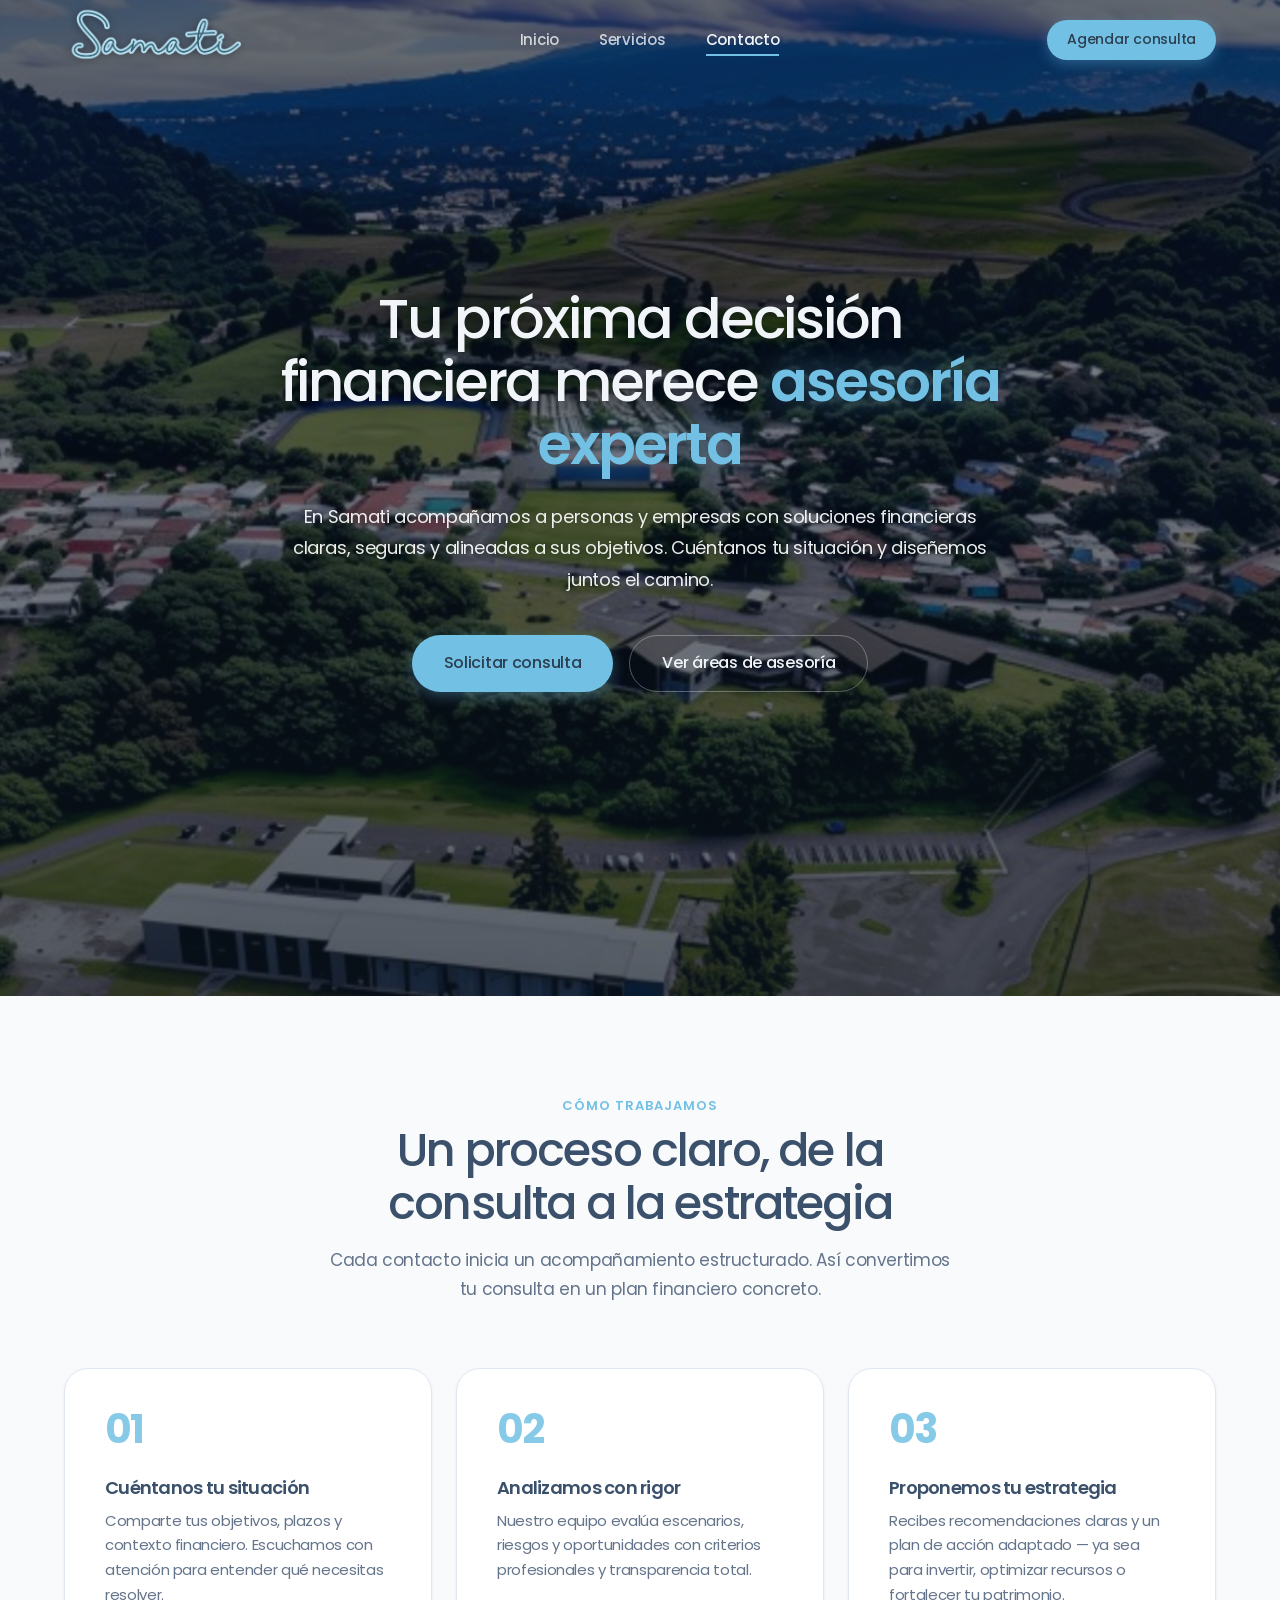
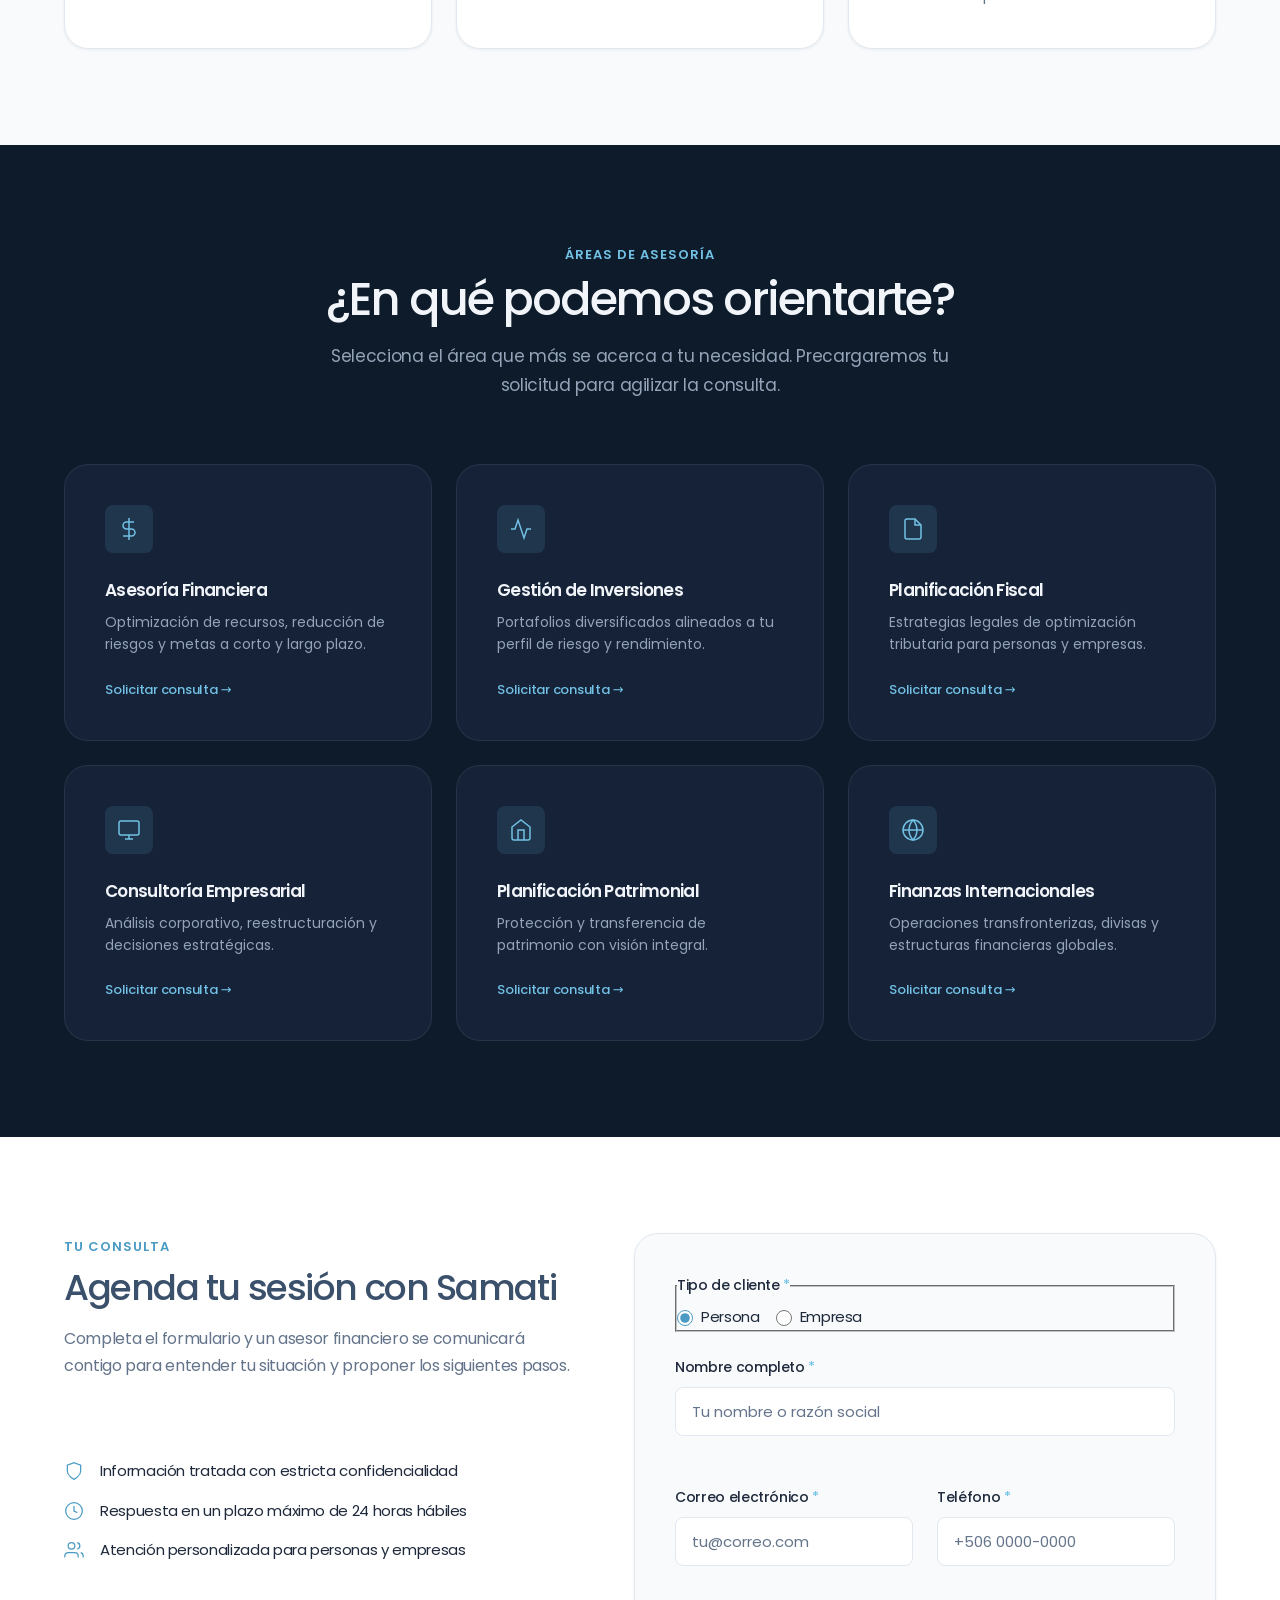
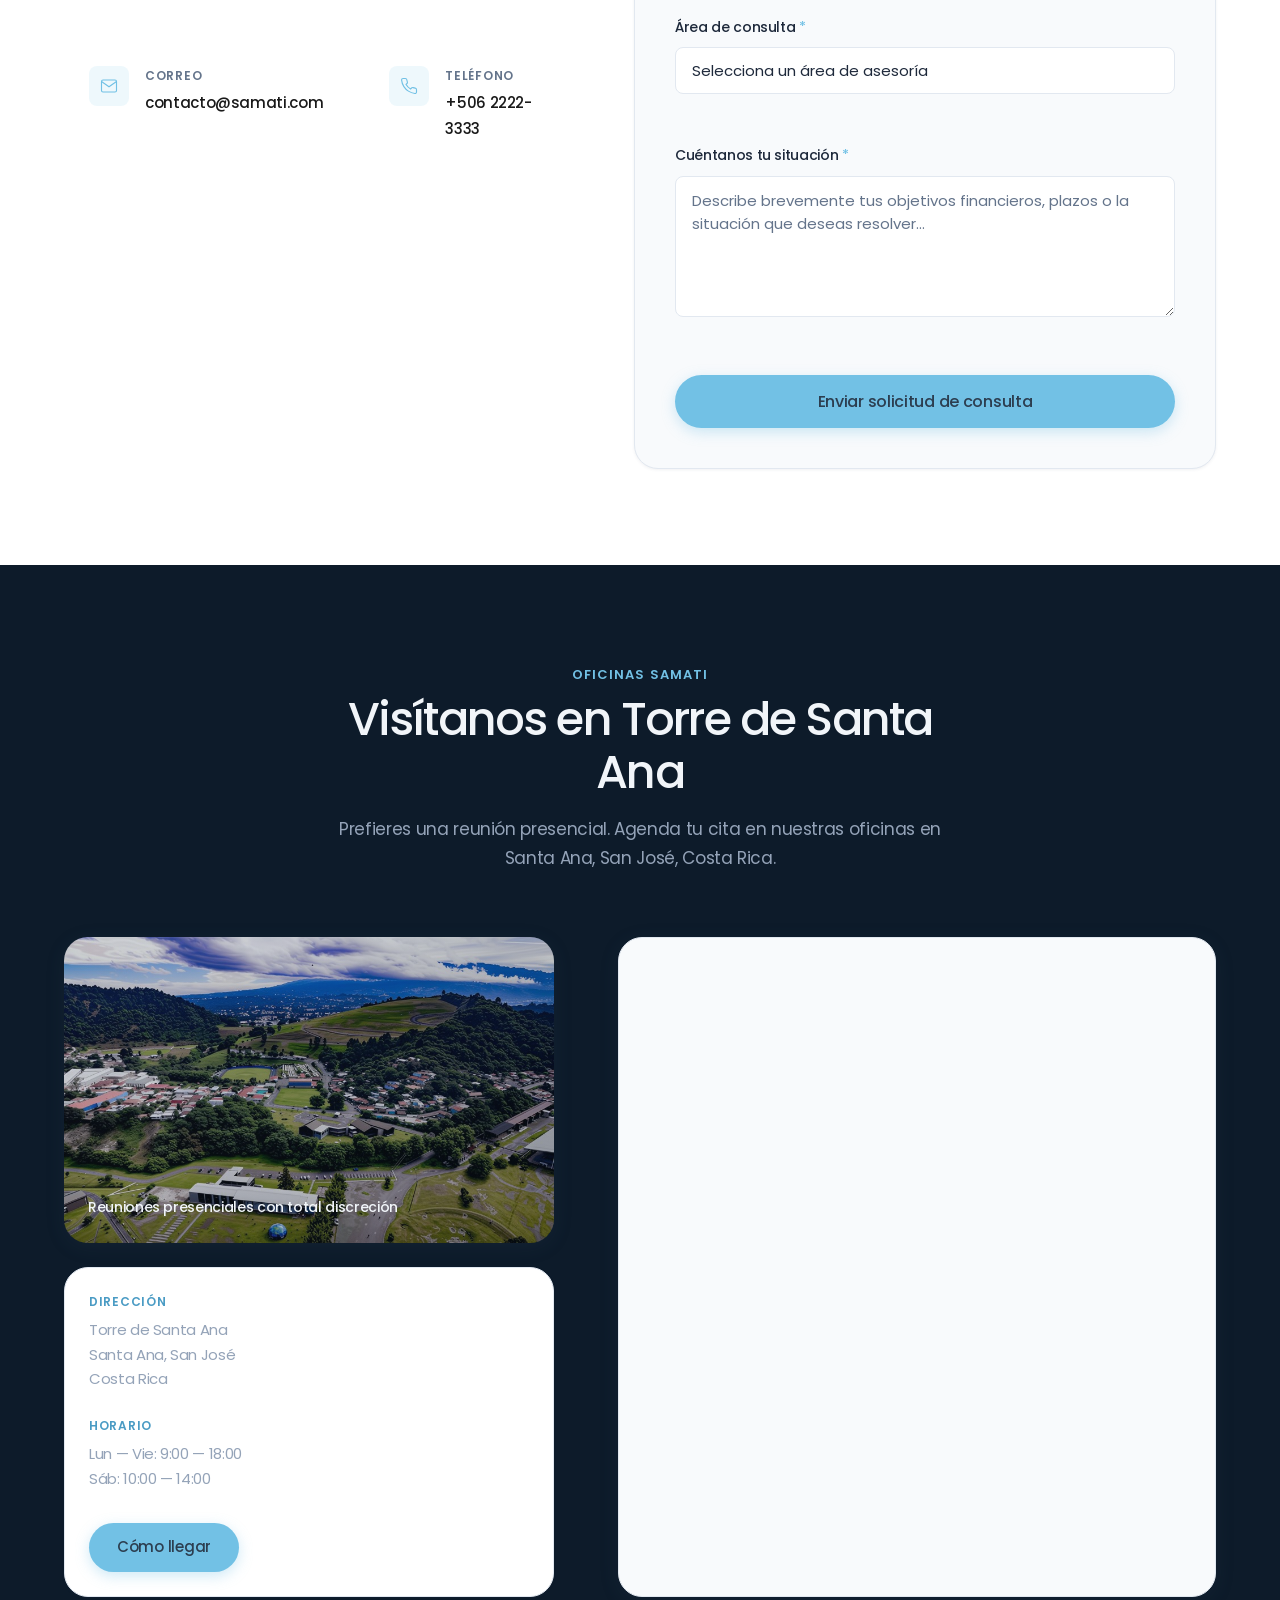
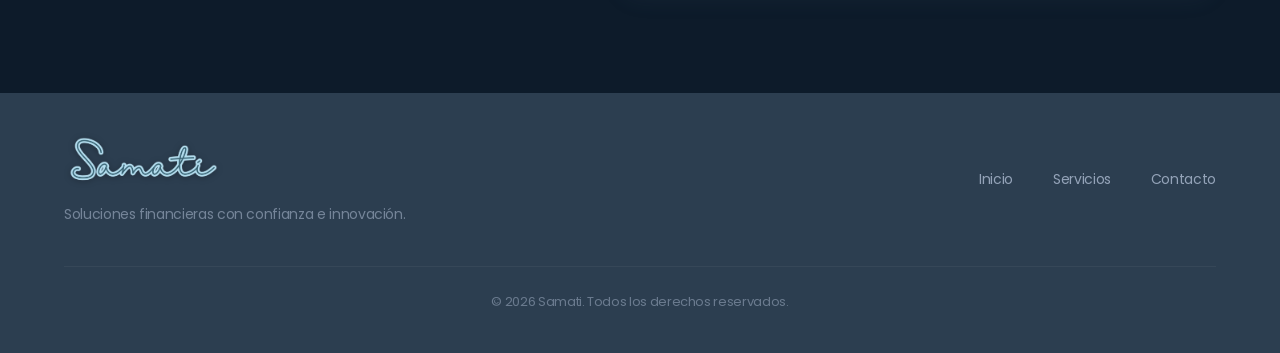
==== contacto.html @ 2afc248e "Add files via upload" ====
<!DOCTYPE html>
<html lang="es">
<head>
  <meta charset="UTF-8">
  <meta name="viewport" content="width=device-width, initial-scale=1.0">
  <meta name="description" content="Agenda tu consulta con Samati — Soluciones financieras integrales en Torre de Santa Ana, Costa Rica. Asesoría para personas y empresas.">
  <title>Contacto | Samati — Soluciones Financieras</title>
  <link rel="preconnect" href="https://fonts.googleapis.com">
  <link rel="preconnect" href="https://fonts.gstatic.com" crossorigin>
  <link href="https://fonts.googleapis.com/css2?family=Libre+Baskerville:ital,wght@0,400;0,700;1,400&family=Poppins:ital,wght@0,300;0,400;0,500;0,600&display=swap" rel="stylesheet">
  <link rel="stylesheet" href="css/styles.css">
</head>
<body class="page-contact">

  <!-- ========== NAVEGACIÓN ========== -->
  <header class="header" id="header">
    <div class="container header__inner">
      <a href="index.html" class="header__logo" aria-label="Samati — Inicio">
        <img src="images/logo.png" alt="Samati — Soluciones Financieras" class="header__logo-img" width="220" height="72">
      </a>

      <nav class="nav" id="nav" aria-label="Navegación principal">
        <ul class="nav__list">
          <li><a href="index.html#inicio" class="nav__link">Inicio</a></li>
          <li><a href="index.html#servicios" class="nav__link">Servicios</a></li>
          <li><a href="contacto.html" class="nav__link active" aria-current="page">Contacto</a></li>
        </ul>
      </nav>

      <a href="#contacto-formulario" class="btn btn--primary btn--sm header__cta">Agendar consulta</a>

      <button class="nav-toggle" id="navToggle" aria-label="Abrir menú de navegación" aria-expanded="false" aria-controls="nav">
        <span class="nav-toggle__bar"></span>
        <span class="nav-toggle__bar"></span>
        <span class="nav-toggle__bar"></span>
      </button>
    </div>
  </header>

  <main>

    <!-- ========== HERO — CONSULTA FINANCIERA ========== -->
    <section class="contact-hero section" id="contacto" aria-labelledby="contact-title">
      <div class="contact-hero__bg" aria-hidden="true">
        <div class="contact-hero__bg-media"></div>
      </div>
      <div class="contact-hero__overlay" aria-hidden="true"></div>

      <div class="container contact-hero__inner">
        <div class="contact-hero__content">
          <h1 class="contact-hero__title section-reveal section-reveal--up" id="contact-title" data-reveal-delay="1">
            Tu próxima decisión financiera merece <span class="contact-hero__title-highlight">asesoría experta</span>
          </h1>
          <p class="contact-hero__subtitle section-reveal section-reveal--up" data-reveal-delay="2">
            En Samati acompañamos a personas y empresas con soluciones financieras claras, seguras y alineadas a sus objetivos. Cuéntanos tu situación y diseñemos juntos el camino.
          </p>

          <div class="contact-hero__actions section-reveal section-reveal--up" data-reveal-delay="3">
            <a href="#contacto-formulario" class="btn btn--primary btn--lg">Solicitar consulta</a>
            <a href="#contacto-areas" class="btn btn--outline btn--lg">Ver áreas de asesoría</a>
          </div>
        </div>
      </div>
    </section>

    <!-- ========== PROCESO DE ASESORÍA ========== -->
    <section class="contact-process section" id="contacto-proceso" aria-labelledby="contact-process-title">
      <div class="container">
        <header class="section__header section__header--center">
          <span class="section__eyebrow section-reveal section-reveal--up">Cómo trabajamos</span>
          <h2 class="section__title section-reveal section-reveal--up" id="contact-process-title" data-reveal-delay="1">
            Un proceso claro, de la consulta a la estrategia
          </h2>
          <p class="section__desc section-reveal section-reveal--up" data-reveal-delay="2">
            Cada contacto inicia un acompañamiento estructurado. Así convertimos tu consulta en un plan financiero concreto.
          </p>
        </header>

        <ol class="contact-process__timeline">
          <li class="contact-process__step section-reveal section-reveal--up" data-reveal-delay="1">
            <span class="contact-process__number" aria-hidden="true">01</span>
            <div class="contact-process__content">
              <h3 class="contact-process__title">Cuéntanos tu situación</h3>
              <p class="contact-process__text">Comparte tus objetivos, plazos y contexto financiero. Escuchamos con atención para entender qué necesitas resolver.</p>
            </div>
          </li>
          <li class="contact-process__step section-reveal section-reveal--up" data-reveal-delay="2">
            <span class="contact-process__number" aria-hidden="true">02</span>
            <div class="contact-process__content">
              <h3 class="contact-process__title">Analizamos con rigor</h3>
              <p class="contact-process__text">Nuestro equipo evalúa escenarios, riesgos y oportunidades con criterios profesionales y transparencia total.</p>
            </div>
          </li>
          <li class="contact-process__step section-reveal section-reveal--up" data-reveal-delay="3">
            <span class="contact-process__number" aria-hidden="true">03</span>
            <div class="contact-process__content">
              <h3 class="contact-process__title">Proponemos tu estrategia</h3>
              <p class="contact-process__text">Recibes recomendaciones claras y un plan de acción adaptado — ya sea para invertir, optimizar recursos o fortalecer tu patrimonio.</p>
            </div>
          </li>
        </ol>
      </div>
    </section>

    <!-- ========== ÁREAS DE CONSULTA ========== -->
    <section class="contact-consult section section--dark" id="contacto-areas" aria-labelledby="contact-areas-title">
      <div class="container">
        <header class="section__header section__header--center">
          <span class="section__eyebrow section-reveal section-reveal--up">Áreas de asesoría</span>
          <h2 class="section__title section-reveal section-reveal--up" id="contact-areas-title" data-reveal-delay="1">
            ¿En qué podemos orientarte?
          </h2>
          <p class="section__desc section-reveal section-reveal--up" data-reveal-delay="2">
            Selecciona el área que más se acerca a tu necesidad. Precargaremos tu solicitud para agilizar la consulta.
          </p>
        </header>

        <div class="contact-consult__grid">
          <button type="button" class="contact-consult__card section-reveal section-reveal--up" data-reveal-delay="1" data-servicio="Asesoría Financiera">
            <div class="contact-consult__icon" aria-hidden="true">
              <svg viewBox="0 0 24 24" fill="none" stroke="currentColor" stroke-width="1.5"><line x1="12" y1="1" x2="12" y2="23"/><path d="M17 5H9.5a3.5 3.5 0 0 0 0 7h5a3.5 3.5 0 0 1 0 7H6"/></svg>
            </div>
            <h3 class="contact-consult__title">Asesoría Financiera</h3>
            <p class="contact-consult__text">Optimización de recursos, reducción de riesgos y metas a corto y largo plazo.</p>
            <span class="contact-consult__cta">Solicitar consulta <span aria-hidden="true">→</span></span>
          </button>

          <button type="button" class="contact-consult__card section-reveal section-reveal--up" data-reveal-delay="2" data-servicio="Gestión de Inversiones">
            <div class="contact-consult__icon" aria-hidden="true">
              <svg viewBox="0 0 24 24" fill="none" stroke="currentColor" stroke-width="1.5"><polyline points="22 12 18 12 15 21 9 3 6 12 2 12"/></svg>
            </div>
            <h3 class="contact-consult__title">Gestión de Inversiones</h3>
            <p class="contact-consult__text">Portafolios diversificados alineados a tu perfil de riesgo y rendimiento.</p>
            <span class="contact-consult__cta">Solicitar consulta <span aria-hidden="true">→</span></span>
          </button>

          <button type="button" class="contact-consult__card section-reveal section-reveal--up" data-reveal-delay="3" data-servicio="Planificación Fiscal">
            <div class="contact-consult__icon" aria-hidden="true">
              <svg viewBox="0 0 24 24" fill="none" stroke="currentColor" stroke-width="1.5"><path d="M14 2H6a2 2 0 0 0-2 2v16a2 2 0 0 0 2 2h12a2 2 0 0 0 2-2V8z"/><polyline points="14 2 14 8 20 8"/></svg>
            </div>
            <h3 class="contact-consult__title">Planificación Fiscal</h3>
            <p class="contact-consult__text">Estrategias legales de optimización tributaria para personas y empresas.</p>
            <span class="contact-consult__cta">Solicitar consulta <span aria-hidden="true">→</span></span>
          </button>

          <button type="button" class="contact-consult__card section-reveal section-reveal--up" data-reveal-delay="4" data-servicio="Consultoría Empresarial">
            <div class="contact-consult__icon" aria-hidden="true">
              <svg viewBox="0 0 24 24" fill="none" stroke="currentColor" stroke-width="1.5"><rect x="2" y="3" width="20" height="14" rx="2"/><line x1="8" y1="21" x2="16" y2="21"/><line x1="12" y1="17" x2="12" y2="21"/></svg>
            </div>
            <h3 class="contact-consult__title">Consultoría Empresarial</h3>
            <p class="contact-consult__text">Análisis corporativo, reestructuración y decisiones estratégicas.</p>
            <span class="contact-consult__cta">Solicitar consulta <span aria-hidden="true">→</span></span>
          </button>

          <button type="button" class="contact-consult__card section-reveal section-reveal--up" data-reveal-delay="5" data-servicio="Planificación Patrimonial">
            <div class="contact-consult__icon" aria-hidden="true">
              <svg viewBox="0 0 24 24" fill="none" stroke="currentColor" stroke-width="1.5"><path d="M3 9l9-7 9 7v11a2 2 0 0 1-2 2H5a2 2 0 0 1-2-2z"/><polyline points="9 22 9 12 15 12 15 22"/></svg>
            </div>
            <h3 class="contact-consult__title">Planificación Patrimonial</h3>
            <p class="contact-consult__text">Protección y transferencia de patrimonio con visión integral.</p>
            <span class="contact-consult__cta">Solicitar consulta <span aria-hidden="true">→</span></span>
          </button>

          <button type="button" class="contact-consult__card section-reveal section-reveal--up" data-reveal-delay="6" data-servicio="Finanzas Internacionales">
            <div class="contact-consult__icon" aria-hidden="true">
              <svg viewBox="0 0 24 24" fill="none" stroke="currentColor" stroke-width="1.5"><circle cx="12" cy="12" r="10"/><line x1="2" y1="12" x2="22" y2="12"/><path d="M12 2a15.3 15.3 0 0 1 4 10 15.3 15.3 0 0 1-4 10 15.3 15.3 0 0 1-4-10 15.3 15.3 0 0 1 4-10z"/></svg>
            </div>
            <h3 class="contact-consult__title">Finanzas Internacionales</h3>
            <p class="contact-consult__text">Operaciones transfronterizas, divisas y estructuras financieras globales.</p>
            <span class="contact-consult__cta">Solicitar consulta <span aria-hidden="true">→</span></span>
          </button>
        </div>
      </div>
    </section>

    <!-- ========== FORMULARIO DE CONSULTA ========== -->
    <section class="contact section" id="contacto-formulario" aria-labelledby="contact-form-title">
      <div class="container">
        <div class="contact__layout contact__layout--consult">
          <aside class="contact__aside">
            <header class="contact-trust section-reveal section-reveal--left" data-reveal-delay="1">
              <span class="contact-trust__eyebrow">Tu consulta</span>
              <h2 class="contact-trust__title" id="contact-form-title">Agenda tu sesión con Samati</h2>
              <p class="contact-trust__desc">
                Completa el formulario y un asesor financiero se comunicará contigo para entender tu situación y proponer los siguientes pasos.
              </p>
            </header>

            <ul class="contact-trust__list">
              <li class="contact-trust__item section-reveal section-reveal--up" data-reveal-delay="2">
                <svg viewBox="0 0 24 24" fill="none" stroke="currentColor" stroke-width="1.5" aria-hidden="true"><path d="M12 22s8-4 8-10V5l-8-3-8 3v7c0 6 8 10 8 10z"/></svg>
                <span>Información tratada con estricta confidencialidad</span>
              </li>
              <li class="contact-trust__item section-reveal section-reveal--up" data-reveal-delay="3">
                <svg viewBox="0 0 24 24" fill="none" stroke="currentColor" stroke-width="1.5" aria-hidden="true"><circle cx="12" cy="12" r="10"/><polyline points="12 6 12 12 16 14"/></svg>
                <span>Respuesta en un plazo máximo de 24 horas hábiles</span>
              </li>
              <li class="contact-trust__item section-reveal section-reveal--up" data-reveal-delay="4">
                <svg viewBox="0 0 24 24" fill="none" stroke="currentColor" stroke-width="1.5" aria-hidden="true"><path d="M17 21v-2a4 4 0 0 0-4-4H5a4 4 0 0 0-4 4v2"/><circle cx="9" cy="7" r="4"/><path d="M23 21v-2a4 4 0 0 0-3-3.87"/><path d="M16 3.13a4 4 0 0 1 0 7.75"/></svg>
                <span>Atención personalizada para personas y empresas</span>
              </li>
            </ul>

            <div class="contact-info-cards contact-info-cards--stack">
              <article class="contact-info-card contact-info-card--light section-reveal section-reveal--up" data-reveal-delay="5">
                <div class="contact-info-card__icon" aria-hidden="true">
                  <svg viewBox="0 0 24 24" fill="none" stroke="currentColor" stroke-width="1.5"><path d="M4 4h16c1.1 0 2 .9 2 2v12c0 1.1-.9 2-2 2H4c-1.1 0-2-.9-2-2V6c0-1.1.9-2 2-2z"/><polyline points="22,6 12,13 2,6"/></svg>
                </div>
                <div>
                  <h3 class="contact-info-card__title">Correo</h3>
                  <a href="mailto:contacto@samati.com" class="contact-info-card__link contact-info-card__link--dark">contacto@samati.com</a>
                </div>
              </article>

              <article class="contact-info-card contact-info-card--light section-reveal section-reveal--up" data-reveal-delay="6">
                <div class="contact-info-card__icon" aria-hidden="true">
                  <svg viewBox="0 0 24 24" fill="none" stroke="currentColor" stroke-width="1.5"><path d="M22 16.92v3a2 2 0 0 1-2.18 2 19.79 19.79 0 0 1-8.63-3.07 19.5 19.5 0 0 1-6-6 19.79 19.79 0 0 1-3.07-8.67A2 2 0 0 1 4.11 2h3a2 2 0 0 1 2 1.72c.127.96.361 1.903.7 2.81a2 2 0 0 1-.45 2.11L8.09 9.91a16 16 0 0 0 6 6l1.27-1.27a2 2 0 0 1 2.11-.45c.907.339 1.85.573 2.81.7A2 2 0 0 1 22 16.92z"/></svg>
                </div>
                <div>
                  <h3 class="contact-info-card__title">Teléfono</h3>
                  <a href="tel:+50622223333" class="contact-info-card__link contact-info-card__link--dark">+506 2222-3333</a>
                </div>
              </article>
            </div>
          </aside>

          <form class="contact__form contact__form--light section-reveal section-reveal--right" data-reveal-delay="2" id="contactForm" novalidate>
            <fieldset class="form__group form__fieldset">
              <legend class="form__label">Tipo de cliente <span class="form__required" aria-hidden="true">*</span></legend>
              <div class="form__radio-group">
                <label class="form__radio">
                  <input type="radio" name="tipoCliente" value="persona" checked>
                  <span class="form__radio-label">Persona</span>
                </label>
                <label class="form__radio">
                  <input type="radio" name="tipoCliente" value="empresa">
                  <span class="form__radio-label">Empresa</span>
                </label>
              </div>
            </fieldset>

            <div class="form__group">
              <label for="nombre" class="form__label">Nombre completo <span class="form__required" aria-hidden="true">*</span></label>
              <input type="text" id="nombre" name="nombre" class="form__input" placeholder="Tu nombre o razón social" autocomplete="name" required>
              <span class="form__error" id="error-nombre" role="alert"></span>
            </div>

            <div class="form__row">
              <div class="form__group">
                <label for="email" class="form__label">Correo electrónico <span class="form__required" aria-hidden="true">*</span></label>
                <input type="email" id="email" name="email" class="form__input" placeholder="tu@correo.com" autocomplete="email" required>
                <span class="form__error" id="error-email" role="alert"></span>
              </div>

              <div class="form__group">
                <label for="telefono" class="form__label">Teléfono <span class="form__required" aria-hidden="true">*</span></label>
                <input type="tel" id="telefono" name="telefono" class="form__input" placeholder="+506 0000-0000" autocomplete="tel" required>
                <span class="form__error" id="error-telefono" role="alert"></span>
              </div>
            </div>

            <div class="form__group">
              <label for="servicio" class="form__label">Área de consulta <span class="form__required" aria-hidden="true">*</span></label>
              <select id="servicio" name="servicio" class="form__input form__select" required>
                <option value="">Selecciona un área de asesoría</option>
                <option value="Asesoría Financiera">Asesoría Financiera</option>
                <option value="Gestión de Inversiones">Gestión de Inversiones</option>
                <option value="Planificación Fiscal">Planificación Fiscal</option>
                <option value="Consultoría Empresarial">Consultoría Empresarial</option>
                <option value="Planificación Patrimonial">Planificación Patrimonial</option>
                <option value="Finanzas Internacionales">Finanzas Internacionales</option>
                <option value="Otra consulta">Otra consulta</option>
              </select>
              <span class="form__error" id="error-servicio" role="alert"></span>
            </div>

            <div class="form__group">
              <label for="mensaje" class="form__label">Cuéntanos tu situación <span class="form__required" aria-hidden="true">*</span></label>
              <textarea id="mensaje" name="mensaje" class="form__textarea" rows="5" placeholder="Describe brevemente tus objetivos financieros, plazos o la situación que deseas resolver..." required></textarea>
              <span class="form__error" id="error-mensaje" role="alert"></span>
            </div>

            <div class="form__feedback" id="formFeedback" role="status" aria-live="polite"></div>

            <button type="submit" class="btn btn--primary btn--lg form__submit" id="submitBtn">
              Enviar solicitud de consulta
            </button>
          </form>
        </div>
      </div>
    </section>

    <!-- ========== UBICACIÓN ========== -->
    <section class="contact-location section section--dark" id="contacto-ubicacion" aria-labelledby="contact-location-title">
      <div class="container">
        <header class="section__header section__header--center">
          <span class="section__eyebrow section-reveal section-reveal--up">Oficinas Samati</span>
          <h2 class="section__title section-reveal section-reveal--up" id="contact-location-title" data-reveal-delay="1">
            Visítanos en Torre de Santa Ana
          </h2>
          <p class="section__desc section-reveal section-reveal--up" data-reveal-delay="2">
            Prefieres una reunión presencial. Agenda tu cita en nuestras oficinas en Santa Ana, San José, Costa Rica.
          </p>
        </header>

        <div class="contact-location__grid">
          <div class="contact-location__panel section-reveal section-reveal--left" data-reveal-delay="1">
            <div class="contact-location__photo">
              <img src="images/contacto-santa-ana.jpg" alt="Vista aérea de Santa Ana, San José — Costa Rica" class="contact-location__photo-img" loading="lazy">
              <div class="contact-location__photo-shade" aria-hidden="true"></div>
              <p class="contact-location__photo-caption">Reuniones presenciales con total discreción</p>
            </div>

            <div class="contact-location__details contact-location__details--dark">
              <div class="contact-location__detail">
                <span class="contact-location__detail-label">Dirección</span>
                <p class="contact-location__detail-text">Torre de Santa Ana<br>Santa Ana, San José<br>Costa Rica</p>
              </div>
              <div class="contact-location__detail">
                <span class="contact-location__detail-label">Horario</span>
                <p class="contact-location__detail-text">Lun — Vie: 9:00 — 18:00<br>Sáb: 10:00 — 14:00</p>
              </div>
              <a href="https://www.google.com/maps/search/?api=1&query=Torre+de+Santa+Ana,+Santa+Ana,+San+José,+Costa+Rica" class="btn btn--primary contact-location__cta" target="_blank" rel="noopener noreferrer">
                Cómo llegar
              </a>
            </div>
          </div>

          <div class="contact__map-wrap section-reveal section-reveal--right" data-reveal-delay="2">
            <div class="contact__map contact__map--dark">
              <iframe
                src="https://maps.google.com/maps?q=Torre+de+Santa+Ana,+Santa+Ana,+San+Jos%C3%A9,+Costa+Rica&hl=es&z=16&output=embed"
                title="Ubicación de Samati — Torre de Santa Ana, Costa Rica"
                loading="lazy"
                referrerpolicy="no-referrer-when-downgrade"
                allowfullscreen
              ></iframe>
            </div>
          </div>
        </div>
      </div>
    </section>

  </main>

  <!-- ========== FOOTER ========== -->
  <footer class="footer">
    <div class="container footer__inner">
      <div class="footer__brand">
        <img src="images/logo.png" alt="Samati" class="footer__logo-img" width="190" height="62">
        <p class="footer__tagline">Soluciones financieras con confianza e innovación.</p>
      </div>

      <nav class="footer__nav" aria-label="Enlaces del pie de página">
        <a href="index.html#inicio">Inicio</a>
        <a href="index.html#servicios">Servicios</a>
        <a href="contacto.html">Contacto</a>
      </nav>

      <p class="footer__copy">&copy; <span id="currentYear"></span> Samati. Todos los derechos reservados.</p>
    </div>
  </footer>

  <script src="js/script.js"></script>
</body>
</html>
---- css/styles.css ----
/* ============================================================
   SAMATI — Sistema de diseño
   Paleta derivada del logo oficial
   ============================================================ */

:root {
  /* Colores primarios (logo) */
  --color-primary: #3A506B;
  --color-primary-dark: #2C3E50;
  --color-accent: #72C1E5;
  --color-accent-light: #B8E4F5;
  --color-accent-dark: #4A9BC4;

  /* Fondos */
  --color-bg-dark: #0D1B2A;
  --color-bg-dark-elevated: #152238;
  --color-bg-light: #F8FAFC;
  --color-bg-white: #FFFFFF;

  /* Texto */
  --color-text: #1E293B;
  --color-text-muted: #64748B;
  --color-text-light: #94A3B8;
  --color-text-inverse: #F1F5F9;

  /* Bordes y sombras */
  --color-border: #E2E8F0;
  --color-border-dark: rgba(255, 255, 255, 0.08);
  --shadow-sm: 0 1px 3px rgba(58, 80, 107, 0.08);
  --shadow-md: 0 4px 20px rgba(58, 80, 107, 0.12);
  --shadow-lg: 0 12px 40px rgba(58, 80, 107, 0.18);
  --shadow-glow: 0 0 60px rgba(114, 193, 229, 0.15);

  /* Tipografía */
  --font-sans: 'Poppins', system-ui, sans-serif;
  --font-display: 'Poppins', system-ui, sans-serif;
  --font-serif: 'Libre Baskerville', Georgia, 'Times New Roman', serif;
  --tracking-body: -0.022em;
  --tracking-heading: -0.04em;
  --tracking-ui: -0.018em;

  /* Espaciado */
  --space-xs: 0.5rem;
  --space-sm: 1rem;
  --space-md: 1.5rem;
  --space-lg: 2.5rem;
  --space-xl: 4rem;
  --space-2xl: 6rem;

  /* Bordes */
  --radius-sm: 8px;
  --radius-md: 16px;
  --radius-lg: 24px;
  --radius-pill: 9999px;

  /* Transiciones */
  --transition: 0.3s cubic-bezier(0.4, 0, 0.2, 1);

  /* Layout */
  --container-max: 1200px;
  --header-height: 80px;
}

/* ============================================================
   Reset y base
   ============================================================ */

*,
*::before,
*::after {
  box-sizing: border-box;
  margin: 0;
  padding: 0;
}

html {
  scroll-behavior: smooth;
  scroll-padding-top: var(--header-height);
}

body {
  font-family: var(--font-sans);
  font-size: 1rem;
  font-weight: 400;
  line-height: 1.65;
  letter-spacing: var(--tracking-body);
  color: var(--color-text);
  background-color: var(--color-bg-white);
  -webkit-font-smoothing: antialiased;
  overflow-x: hidden;
}

img {
  max-width: 100%;
  height: auto;
  display: block;
}

a {
  color: inherit;
  text-decoration: none;
  transition: color var(--transition);
}

ul {
  list-style: none;
}

button {
  font-family: inherit;
  cursor: pointer;
  border: none;
  background: none;
}

/* ============================================================
   Utilidades
   ============================================================ */

.container {
  width: 100%;
  max-width: var(--container-max);
  margin-inline: auto;
  padding-inline: var(--space-md);
}

.section {
  padding-block: var(--space-2xl);
}

.section--dark {
  background-color: var(--color-bg-dark);
  color: var(--color-text-inverse);
}

.section__header {
  max-width: 640px;
  margin-bottom: var(--space-xl);
}

.section__header--center {
  text-align: center;
  margin-inline: auto;
}

.section__eyebrow {
  display: inline-block;
  font-size: 0.8125rem;
  font-weight: 600;
  letter-spacing: 0.08em;
  text-transform: uppercase;
  color: var(--color-accent);
  margin-bottom: var(--space-xs);
}

.section--dark .section__eyebrow {
  color: var(--color-accent);
}

.section__title {
  font-family: var(--font-display);
  font-size: clamp(1.875rem, 4vw, 2.875rem);
  font-weight: 500;
  line-height: 1.15;
  letter-spacing: var(--tracking-heading);
  color: var(--color-primary);
  margin-bottom: var(--space-sm);
}

.section--dark .section__title {
  color: var(--color-text-inverse);
}

.section__desc {
  font-size: 1.0625rem;
  color: var(--color-text-muted);
  line-height: 1.7;
}

.section--dark .section__desc {
  color: var(--color-text-light);
}

/* ============================================================
   Botones
   ============================================================ */

.btn {
  display: inline-flex;
  align-items: center;
  justify-content: center;
  gap: 0.5rem;
  font-family: var(--font-sans);
  font-weight: 500;
  font-size: 0.9375rem;
  letter-spacing: var(--tracking-ui);
  border-radius: var(--radius-pill);
  padding: 0.75rem 1.75rem;
  transition: all var(--transition);
  white-space: nowrap;
}

.btn--sm {
  padding: 0.5rem 1.25rem;
  font-size: 0.875rem;
}

.btn--lg {
  padding: 0.875rem 2rem;
  font-size: 1rem;
}

.btn--primary {
  background-color: var(--color-accent);
  color: var(--color-primary-dark);
  box-shadow: 0 4px 14px rgba(114, 193, 229, 0.35);
}

.btn--primary:hover,
.btn--primary:focus-visible {
  background-color: var(--color-accent-dark);
  color: var(--color-bg-white);
  transform: translateY(-2px);
  box-shadow: 0 6px 20px rgba(114, 193, 229, 0.45);
}

.btn--outline {
  background-color: transparent;
  color: var(--color-text-inverse);
  border: 1.5px solid rgba(255, 255, 255, 0.3);
}

.btn--outline:hover,
.btn--outline:focus-visible {
  background-color: rgba(255, 255, 255, 0.1);
  border-color: rgba(255, 255, 255, 0.5);
  transform: translateY(-2px);
}

/* ============================================================
   Header / Navegación
   ============================================================ */

.header {
  position: fixed;
  top: 0;
  left: 0;
  right: 0;
  z-index: 1000;
  height: var(--header-height);
  transition: background-color var(--transition), box-shadow var(--transition), backdrop-filter var(--transition);
}

.header--scrolled {
  background-color: rgba(13, 27, 42, 0.92);
  backdrop-filter: blur(12px);
  box-shadow: 0 1px 0 var(--color-border-dark);
}

.header__inner {
  display: flex;
  align-items: center;
  justify-content: space-between;
  height: 100%;
  gap: var(--space-md);
}

.header__logo {
  display: inline-flex;
  align-items: center;
}

.header__logo-img {
  height: 72px;
  width: auto;
  transition: opacity var(--transition), transform var(--transition);
  filter: drop-shadow(0 1px 4px rgba(0, 0, 0, 0.35));
}

.header__logo:hover .header__logo-img {
  opacity: 0.9;
  transform: translateY(-1px);
}

.nav__list {
  display: flex;
  align-items: center;
  gap: var(--space-lg);
}

.nav__link {
  font-size: 0.9375rem;
  font-weight: 500;
  letter-spacing: var(--tracking-ui);
  color: rgba(255, 255, 255, 0.75);
  position: relative;
  padding-block: 0.25rem;
}

.nav__link::after {
  content: '';
  position: absolute;
  bottom: -2px;
  left: 0;
  width: 0;
  height: 2px;
  background-color: var(--color-accent);
  transition: width var(--transition);
}

.nav__link:hover,
.nav__link:focus-visible,
.nav__link.active {
  color: var(--color-text-inverse);
}

.nav__link:hover::after,
.nav__link:focus-visible::after,
.nav__link.active::after {
  width: 100%;
}

.header__cta {
  flex-shrink: 0;
}

.nav-toggle {
  display: none;
  flex-direction: column;
  justify-content: center;
  gap: 5px;
  width: 32px;
  height: 32px;
  padding: 4px;
}

.nav-toggle__bar {
  display: block;
  width: 100%;
  height: 2px;
  background-color: var(--color-text-inverse);
  border-radius: 2px;
  transition: transform var(--transition), opacity var(--transition);
}

.nav-toggle[aria-expanded="true"] .nav-toggle__bar:nth-child(1) {
  transform: translateY(7px) rotate(45deg);
}

.nav-toggle[aria-expanded="true"] .nav-toggle__bar:nth-child(2) {
  opacity: 0;
}

.nav-toggle[aria-expanded="true"] .nav-toggle__bar:nth-child(3) {
  transform: translateY(-7px) rotate(-45deg);
}

/* ============================================================
   Hero — fondo fijo (efecto parallax estático)
   ============================================================ */

.hero {
  position: relative;
  min-height: 100vh;
  display: flex;
  align-items: center;
  justify-content: center;
  padding-top: var(--header-height);
  overflow: hidden;
}

.hero__bg {
  position: absolute;
  inset: 0;
  z-index: 0;
  overflow: hidden;
  background-color: var(--color-bg-dark);
}

.hero__bg-media {
  position: absolute;
  inset: -22%;
  background-color: var(--color-bg-dark);
  background-image: url('../images/imagen_ciudas.jfif');
  background-size: cover;
  background-position: center center;
  background-repeat: no-repeat;
  filter: brightness(0.72);
  transform: scale(1.38);
  transform-origin: center center;
  will-change: transform;
}

.hero__overlay {
  position: absolute;
  inset: 0;
  z-index: 1;
  background: linear-gradient(
    180deg,
    rgba(13, 27, 42, 0.62) 0%,
    rgba(13, 27, 42, 0.48) 45%,
    rgba(13, 27, 42, 0.72) 100%
  );
  pointer-events: none;
}

.hero__inner {
  position: relative;
  z-index: 2;
  display: flex;
  justify-content: flex-start;
  align-items: center;
  padding-block: var(--space-xl);
  width: 100%;
  min-height: calc(100vh - var(--header-height));
}

.hero__content {
  max-width: 640px;
  text-align: left;
}

.hero__logo {
  margin-inline: 0;
  margin-bottom: var(--space-lg);
  max-width: min(280px, 70vw);
  height: auto;
  filter: drop-shadow(0 4px 24px rgba(0, 0, 0, 0.5));
}

.hero__title {
  font-family: var(--font-display);
  font-size: clamp(2.25rem, 5vw, 3.5rem);
  font-weight: 500;
  line-height: 1.12;
  letter-spacing: var(--tracking-heading);
  color: var(--color-text-inverse);
  margin-bottom: var(--space-md);
  text-shadow: 0 2px 16px rgba(0, 0, 0, 0.4);
}

.hero__title-highlight {
  color: var(--color-accent);
  font-weight: 600;
  text-shadow: 0 0 32px rgba(114, 193, 229, 0.45);
}

.hero__subtitle {
  font-size: clamp(1rem, 2vw, 1.125rem);
  color: #FFFFFF;
  line-height: 1.7;
  margin-bottom: var(--space-lg);
  text-shadow: 0 1px 8px rgba(0, 0, 0, 0.35);
}

.hero__actions {
  display: flex;
  flex-wrap: wrap;
  gap: var(--space-sm);
  justify-content: flex-start;
}

.hero__scroll {
  position: absolute;
  bottom: var(--space-lg);
  left: 50%;
  transform: translateX(-50%);
  z-index: 3;
  display: flex;
  flex-direction: column;
  align-items: center;
  gap: 0.5rem;
  padding: 0.5rem 1rem;
  font-size: 0.75rem;
  font-weight: 500;
  color: #FFFFFF;
  text-decoration: none;
  cursor: pointer;
  border-radius: var(--radius-pill);
  transition: opacity var(--transition), background var(--transition);
  animation: bounce 2s infinite;
}

.hero__scroll:hover,
.hero__scroll:focus-visible {
  opacity: 0.92;
  background: rgba(255, 255, 255, 0.08);
}

.hero__scroll span {
  color: #FFFFFF;
}

.hero__scroll svg {
  color: #FFFFFF;
  stroke: #FFFFFF;
}

@keyframes bounce {
  0%, 100% { transform: translateX(-50%) translateY(0); }
  50% { transform: translateX(-50%) translateY(6px); }
}

/* ============================================================
   About
   ============================================================ */

.about {
  position: relative;
  overflow: hidden;
}

.about__bg {
  position: absolute;
  inset: 0;
  z-index: 0;
  overflow: hidden;
  background-color: var(--color-bg-dark);
}

.about__bg-media {
  position: absolute;
  inset: -22%;
  background-color: var(--color-bg-dark);
  background-image: url('../images/imagen_quienes_somos.jpg');
  background-size: cover;
  background-position: center center;
  background-repeat: no-repeat;
  filter: brightness(0.72);
  transform: scale(1.38);
  transform-origin: center center;
  will-change: transform;
}

.about__overlay {
  position: absolute;
  inset: 0;
  z-index: 1;
  background: linear-gradient(
    180deg,
    rgba(13, 27, 42, 0.62) 0%,
    rgba(13, 27, 42, 0.48) 45%,
    rgba(13, 27, 42, 0.72) 100%
  );
  pointer-events: none;
}

.about__layout {
  position: relative;
  z-index: 2;
  display: flex;
  flex-direction: column;
  align-items: center;
  max-width: 720px;
  margin-inline: auto;
  text-align: center;
}

.about__header {
  display: flex;
  flex-direction: column;
  align-items: center;
  gap: var(--space-sm);
  margin-bottom: var(--space-lg);
}

.about__section-label {
  font-family: var(--font-display);
  font-size: clamp(2.5rem, 6vw, 4rem);
  font-weight: 700;
  line-height: 1.05;
  letter-spacing: var(--tracking-heading);
  text-transform: uppercase;
  margin: 0;
  text-shadow: 0 2px 20px rgba(0, 0, 0, 0.35);
}

.about__section-label-dark {
  color: #ffffff;
}

.about__section-label-accent {
  color: var(--color-accent);
}

.about__tagline {
  font-size: clamp(1rem, 2vw, 1.125rem);
  color: rgba(255, 255, 255, 0.88);
  line-height: 1.65;
  margin: 0;
  max-width: 480px;
  text-shadow: 0 1px 12px rgba(0, 0, 0, 0.3);
}

.about__content {
  display: flex;
  flex-direction: column;
  align-items: center;
  gap: var(--space-lg);
  width: 100%;
}

.about__text-block {
  display: flex;
  flex-direction: column;
  gap: var(--space-md);
  width: 100%;
}

/* Animaciones de revelado — sincronizadas con zoom de sección */
.section-reveal,
.about__reveal {
  opacity: 0;
  transition:
    opacity 0.9s cubic-bezier(0.4, 0, 0.2, 1),
    transform 0.9s cubic-bezier(0.4, 0, 0.2, 1);
}

.section-reveal--up,
.about__reveal--up {
  transform: translateY(40px);
}

.section-reveal--left,
.about__reveal--left {
  transform: translateX(-48px);
}

.section-reveal--right,
.about__reveal--right {
  transform: translateX(48px);
}

.section-reveal--scale,
.about__reveal--scale {
  transform: scaleX(0);
  transform-origin: left center;
}

.section-reveal.is-visible,
.about__reveal.is-visible {
  opacity: 1;
  transform: none;
}

.section-reveal--scale.is-visible,
.about__reveal--scale.is-visible {
  transform: scaleX(1);
}

.section-reveal[data-reveal-delay="1"],
.about__reveal[data-reveal-delay="1"] { transition-delay: 0.12s; }
.section-reveal[data-reveal-delay="2"],
.about__reveal[data-reveal-delay="2"] { transition-delay: 0.24s; }
.section-reveal[data-reveal-delay="3"],
.about__reveal[data-reveal-delay="3"] { transition-delay: 0.36s; }
.section-reveal[data-reveal-delay="4"],
.about__reveal[data-reveal-delay="4"] { transition-delay: 0.48s; }
.section-reveal[data-reveal-delay="5"],
.about__reveal[data-reveal-delay="5"] { transition-delay: 0.56s; }
.section-reveal[data-reveal-delay="6"],
.about__reveal[data-reveal-delay="6"] { transition-delay: 0.64s; }
.section-reveal[data-reveal-delay="7"],
.about__reveal[data-reveal-delay="7"] { transition-delay: 0.72s; }
.section-reveal[data-reveal-delay="8"],
.about__reveal[data-reveal-delay="8"] { transition-delay: 0.8s; }

.about__content-title {
  font-family: var(--font-display);
  font-size: clamp(1.35rem, 2.5vw, 1.75rem);
  font-weight: 500;
  line-height: 1.35;
  letter-spacing: var(--tracking-heading);
  color: rgba(255, 255, 255, 0.95);
  margin: 0;
  max-width: 560px;
  text-shadow: 0 1px 16px rgba(0, 0, 0, 0.3);
}

.about__content-title-accent {
  color: var(--color-accent);
  font-weight: 600;
}

.about__text {
  font-size: 1rem;
  color: rgba(255, 255, 255, 0.88);
  line-height: 1.8;
  margin: 0;
  text-shadow: 0 1px 10px rgba(0, 0, 0, 0.25);
}

.about__highlights {
  display: grid;
  grid-template-columns: repeat(3, 1fr);
  gap: var(--about-highlight-gap, var(--space-sm));
  list-style: none;
  margin: 0;
  padding: 0;
  width: 100%;
}

.about__highlight {
  display: flex;
  flex-direction: column;
  gap: 0.25rem;
  padding: var(--space-sm) var(--space-xs);
  background: rgba(255, 255, 255, 0.1);
  backdrop-filter: blur(6px);
  border-radius: var(--radius-sm);
  text-align: center;
  transition: transform var(--transition), background var(--transition);
}

.about__highlight:hover {
  transform: translateY(-2px);
  background: rgba(255, 255, 255, 0.14);
}

.about__highlight-value {
  font-family: var(--font-display);
  font-size: 1.375rem;
  font-weight: 600;
  color: var(--color-accent);
  line-height: 1;
}

.about__highlight-label {
  font-size: 0.75rem;
  font-weight: 500;
  color: rgba(255, 255, 255, 0.88);
  line-height: 1.3;
}

.about__cta {
  margin-top: var(--space-xs);
  color: #ffffff;
  border-color: rgba(114, 193, 229, 0.5);
  letter-spacing: 0.02em;
}

.about__cta:hover,
.about__cta:focus-visible {
  color: var(--color-accent);
  border-color: var(--color-accent);
  background-color: rgba(114, 193, 229, 0.12);
  transform: none;
}

/* ============================================================
   Team
   ============================================================ */

.team {
  position: relative;
  overflow: hidden;
}

.team__bg {
  position: absolute;
  inset: 0;
  z-index: 0;
  overflow: hidden;
  background-color: var(--color-bg-dark);
}

.team__bg-media {
  position: absolute;
  inset: -22%;
  background-color: var(--color-bg-dark);
  background-image: url('../images/equipo-bg.jpg?v=2');
  background-size: cover;
  background-position: center center;
  background-repeat: no-repeat;
  filter: brightness(0.72);
  transform: scale(1.38);
  transform-origin: center center;
  will-change: transform;
}

.team__overlay {
  position: absolute;
  inset: 0;
  z-index: 1;
  background: linear-gradient(
    180deg,
    rgba(13, 27, 42, 0.62) 0%,
    rgba(13, 27, 42, 0.48) 45%,
    rgba(13, 27, 42, 0.72) 100%
  );
  pointer-events: none;
}

.team__layout {
  position: relative;
  z-index: 2;
}

.team__header {
  max-width: 560px;
  margin-bottom: var(--space-xl);
  margin-left: auto;
  text-align: right;
}

.team__intro {
  font-size: 1rem;
  line-height: 1.65;
  color: rgba(255, 255, 255, 0.92);
  margin: 0 0 0 auto;
  max-width: 520px;
  text-shadow: 0 1px 12px rgba(0, 0, 0, 0.45);
}

.team__title {
  font-family: var(--font-display);
  font-size: clamp(2rem, 4vw, 2.75rem);
  font-weight: 700;
  letter-spacing: var(--tracking-heading);
  color: #ffffff;
  margin: 0 0 var(--space-md);
  text-shadow: 0 2px 16px rgba(0, 0, 0, 0.35);
  text-transform: uppercase;
}

.team__title-accent {
  color: var(--color-accent);
}

.team__carousel {
  overflow: hidden;
  width: 100%;
  max-width: calc(var(--team-card-width) * 3 + var(--team-card-gap) * 2);
  margin-inline: auto;
  --team-visible: 3;
  --team-total: 6;
  --team-card-width: 270px;
  --team-card-height: 350px;
  --team-card-gap: 14px;
  touch-action: pan-y;
  cursor: grab;
  user-select: none;
  -webkit-user-select: none;
  padding-block: 0.25rem;
}

.team__carousel.is-dragging {
  cursor: grabbing;
}

.team__carousel.is-dragging .team__track {
  transition: none;
}

.team__track {
  display: flex;
  gap: var(--team-card-gap);
  transition: transform 0.55s cubic-bezier(0.4, 0, 0.2, 1);
  will-change: transform;
}

.team-card {
  position: relative;
  flex: 0 0 var(--team-card-width);
  width: var(--team-card-width);
  height: var(--team-card-height);
  border-radius: 14px;
  overflow: hidden;
  background: #111111;
  box-shadow: 0 10px 30px rgba(0, 0, 0, 0.35);
}

.team-card__media {
  position: absolute;
  inset: 0;
}

.team-card__img {
  width: 100%;
  height: 100%;
  object-fit: cover;
  object-position: center top;
  display: block;
}

.team-card__shade {
  position: absolute;
  inset: 0;
  background: linear-gradient(
    180deg,
    #c4c4c4 0%,
    #8a8a8a 18%,
    #3d3d3d 48%,
    #111111 72%,
    #000000 100%
  );
  pointer-events: none;
}

.team-card__media:has(.team-card__img) .team-card__shade {
  background: linear-gradient(
    180deg,
    rgba(196, 196, 196, 0.35) 0%,
    rgba(80, 80, 80, 0.45) 22%,
    rgba(0, 0, 0, 0.62) 55%,
    rgba(0, 0, 0, 0.94) 100%
  );
}

.team-card__body {
  position: absolute;
  inset-inline: 0;
  bottom: 0;
  z-index: 2;
  padding: 1.35rem 1.125rem 1.5rem;
  text-align: left;
}

.team-card__name {
  font-family: var(--font-serif);
  font-size: 1.625rem;
  font-weight: 700;
  line-height: 1.12;
  letter-spacing: -0.01em;
  color: #ffffff;
  margin: 0;
}

.team-card__line {
  display: block;
  width: 2.75rem;
  height: 2px;
  margin: 0.7rem 0 0.55rem;
  background: var(--color-accent);
  border-radius: 1px;
}

.team-card__role {
  font-family: var(--font-sans);
  font-size: 0.8125rem;
  font-weight: 400;
  letter-spacing: 0.01em;
  color: rgba(255, 255, 255, 0.92);
  margin: 0;
  line-height: 1.4;
}

/* ============================================================
   Services
   ============================================================ */

.services__grid {
  display: grid;
  grid-template-columns: repeat(3, 1fr);
  gap: var(--space-md);
}

.service-card {
  background: var(--color-bg-white);
  border: 1px solid var(--color-border);
  border-radius: var(--radius-md);
  padding: var(--space-lg);
  display: flex;
  flex-direction: column;
  transition: transform var(--transition), box-shadow var(--transition), border-color var(--transition);
}

.service-card:hover {
  transform: translateY(-6px);
  box-shadow: var(--shadow-lg);
  border-color: var(--color-accent-light);
}

.service-card__icon {
  width: 52px;
  height: 52px;
  display: flex;
  align-items: center;
  justify-content: center;
  background: linear-gradient(135deg, var(--color-primary), var(--color-accent-dark));
  border-radius: var(--radius-sm);
  margin-bottom: var(--space-md);
  color: var(--color-bg-white);
  transition: transform var(--transition);
}

.service-card:hover .service-card__icon {
  transform: scale(1.05);
}

.service-card__icon svg {
  width: 24px;
  height: 24px;
}

.service-card__title {
  font-family: var(--font-display);
  font-size: 1.1875rem;
  font-weight: 500;
  letter-spacing: var(--tracking-heading);
  color: var(--color-primary);
  margin-bottom: var(--space-xs);
}

.service-card__text {
  font-size: 0.9375rem;
  color: var(--color-text-muted);
  line-height: 1.65;
  flex-grow: 1;
  margin-bottom: var(--space-md);
}

.service-card__link {
  font-size: 0.875rem;
  font-weight: 500;
  letter-spacing: var(--tracking-ui);
  color: var(--color-accent-dark);
  display: inline-flex;
  align-items: center;
  gap: 0.25rem;
  transition: gap var(--transition), color var(--transition);
}

.service-card__link:hover,
.service-card__link:focus-visible {
  color: var(--color-primary);
  gap: 0.5rem;
}

/* ============================================================
   Contact — Hero
   ============================================================ */

.contact-hero {
  position: relative;
  min-height: 100vh;
  display: flex;
  align-items: center;
  justify-content: center;
  padding-top: var(--header-height);
  overflow: hidden;
}

.contact-hero__bg {
  position: absolute;
  inset: 0;
  z-index: 0;
  overflow: hidden;
  background-color: var(--color-bg-dark);
}

.contact-hero__bg-media {
  position: absolute;
  inset: -8%;
  background-color: var(--color-bg-dark);
  background-image: url('../images/contacto-santa-ana.jpg');
  background-size: cover;
  background-position: center center;
  background-repeat: no-repeat;
  filter: brightness(0.78);
  transform: scale(1.08);
  transform-origin: center center;
  will-change: transform;
}

.contact-hero__overlay {
  position: absolute;
  inset: 0;
  z-index: 1;
  background: linear-gradient(
    180deg,
    rgba(13, 27, 42, 0.5) 0%,
    rgba(13, 27, 42, 0.38) 45%,
    rgba(13, 27, 42, 0.55) 100%
  );
  pointer-events: none;
}

.contact-hero__inner {
  position: relative;
  z-index: 2;
  display: flex;
  justify-content: center;
  align-items: center;
  padding-block: var(--space-xl);
  width: 100%;
  min-height: calc(100vh - var(--header-height));
}

.contact-hero__content {
  max-width: 720px;
  text-align: center;
  margin-inline: auto;
}

.contact-hero__actions {
  display: flex;
  flex-wrap: wrap;
  gap: var(--space-sm);
  justify-content: center;
}

.contact-hero__metrics {
  list-style: none;
  display: grid;
  grid-template-columns: repeat(3, 1fr);
  gap: var(--space-md);
  margin: 0 0 var(--space-md);
  padding: 0;
  max-width: 640px;
  margin-inline: auto;
}

.contact-hero__metric {
  display: flex;
  flex-direction: column;
  align-items: center;
  gap: 0.25rem;
  text-align: center;
}

.contact-hero__metric-value {
  font-family: var(--font-display);
  font-size: 1.75rem;
  font-weight: 600;
  color: var(--color-accent);
  line-height: 1;
  text-shadow: 0 0 24px rgba(114, 193, 229, 0.35);
}

.contact-hero__metric-label {
  font-size: 0.8125rem;
  color: rgba(255, 255, 255, 0.85);
  line-height: 1.45;
}

.contact-hero__panel-note {
  display: inline-flex;
  align-items: center;
  justify-content: center;
  gap: 0.625rem;
  font-size: 0.875rem;
  color: rgba(255, 255, 255, 0.78);
  line-height: 1.55;
  margin: 0 auto var(--space-lg);
  text-align: center;
}

.contact-hero__panel-note svg {
  flex-shrink: 0;
  width: 18px;
  height: 18px;
  color: var(--color-accent);
}

.contact-hero__eyebrow {
  display: inline-block;
  font-size: 0.8125rem;
  font-weight: 600;
  letter-spacing: 0.1em;
  text-transform: uppercase;
  color: var(--color-accent);
  margin-bottom: var(--space-sm);
}

.contact-hero__title {
  font-family: var(--font-display);
  font-size: clamp(2.25rem, 5vw, 3.5rem);
  font-weight: 500;
  line-height: 1.12;
  letter-spacing: var(--tracking-heading);
  color: var(--color-text-inverse);
  margin-bottom: var(--space-md);
  text-shadow: 0 2px 16px rgba(0, 0, 0, 0.4);
}

.contact-hero__title-highlight {
  color: var(--color-accent);
  font-weight: 600;
  text-shadow: 0 0 32px rgba(114, 193, 229, 0.45);
}

.contact-hero__subtitle {
  font-size: clamp(1rem, 2vw, 1.125rem);
  color: rgba(255, 255, 255, 0.92);
  line-height: 1.75;
  margin-bottom: var(--space-lg);
  text-shadow: 0 1px 8px rgba(0, 0, 0, 0.35);
}

.contact-hero__scroll {
  position: absolute;
  bottom: var(--space-lg);
  left: 50%;
  transform: translateX(-50%);
  z-index: 3;
  display: flex;
  flex-direction: column;
  align-items: center;
  gap: 0.5rem;
  padding: 0.5rem 1rem;
  font-size: 0.75rem;
  font-weight: 500;
  color: #ffffff;
  text-decoration: none;
  cursor: pointer;
  border-radius: var(--radius-pill);
  transition: opacity var(--transition), background var(--transition);
  animation: contactHeroBounce 2s infinite;
}

.contact-hero__scroll:hover,
.contact-hero__scroll:focus-visible {
  opacity: 0.92;
  background: rgba(255, 255, 255, 0.08);
}

@keyframes contactHeroBounce {
  0%, 100% { transform: translateX(-50%) translateY(0); }
  50% { transform: translateX(-50%) translateY(6px); }
}

/* ============================================================
   Contact — Proceso de asesoría
   ============================================================ */

.contact-process {
  background-color: var(--color-bg-light);
}

.contact-process__timeline {
  list-style: none;
  margin: 0;
  padding: 0;
  display: grid;
  grid-template-columns: repeat(3, 1fr);
  gap: var(--space-md);
  counter-reset: process-step;
}

.contact-process__step {
  position: relative;
  display: flex;
  flex-direction: column;
  gap: var(--space-md);
  padding: var(--space-lg);
  background: var(--color-bg-white);
  border-radius: var(--radius-lg);
  border: 1px solid var(--color-border);
  box-shadow: var(--shadow-sm);
  transition: transform var(--transition), box-shadow var(--transition), border-color var(--transition);
}

.contact-process__step:hover {
  transform: translateY(-4px);
  box-shadow: var(--shadow-md);
  border-color: rgba(114, 193, 229, 0.35);
}

.contact-process__number {
  font-family: var(--font-display);
  font-size: 2.5rem;
  font-weight: 700;
  line-height: 1;
  letter-spacing: var(--tracking-heading);
  color: var(--color-accent);
  opacity: 0.85;
}

.contact-process__title {
  font-family: var(--font-display);
  font-size: 1.125rem;
  font-weight: 600;
  letter-spacing: var(--tracking-heading);
  color: var(--color-primary);
  margin-bottom: 0.375rem;
}

.contact-process__text {
  font-size: 0.9375rem;
  color: var(--color-text-muted);
  line-height: 1.65;
}

/* ============================================================
   Contact — Áreas de consulta
   ============================================================ */

.contact-consult__grid {
  display: grid;
  grid-template-columns: repeat(3, 1fr);
  gap: var(--space-md);
}

.contact-consult__card {
  display: flex;
  flex-direction: column;
  align-items: flex-start;
  text-align: left;
  padding: var(--space-lg);
  background: var(--color-bg-dark-elevated);
  border: 1px solid var(--color-border-dark);
  border-radius: var(--radius-lg);
  cursor: pointer;
  transition: transform var(--transition), border-color var(--transition), background var(--transition), box-shadow var(--transition);
  font-family: inherit;
  color: inherit;
}

.contact-consult__card:hover,
.contact-consult__card:focus-visible {
  transform: translateY(-4px);
  border-color: rgba(114, 193, 229, 0.35);
  background: rgba(21, 34, 56, 0.95);
  box-shadow: var(--shadow-glow);
}

.contact-consult__card.is-selected {
  border-color: var(--color-accent);
  background: rgba(114, 193, 229, 0.1);
  box-shadow: 0 0 0 1px rgba(114, 193, 229, 0.25), var(--shadow-glow);
}

.contact-consult__icon {
  width: 48px;
  height: 48px;
  display: flex;
  align-items: center;
  justify-content: center;
  background: rgba(114, 193, 229, 0.12);
  border-radius: var(--radius-sm);
  color: var(--color-accent);
  margin-bottom: var(--space-md);
}

.contact-consult__icon svg {
  width: 24px;
  height: 24px;
}

.contact-consult__title {
  font-family: var(--font-display);
  font-size: 1.0625rem;
  font-weight: 600;
  letter-spacing: var(--tracking-heading);
  color: var(--color-text-inverse);
  margin-bottom: var(--space-xs);
}

.contact-consult__text {
  font-size: 0.875rem;
  color: var(--color-text-light);
  line-height: 1.6;
  flex-grow: 1;
  margin-bottom: var(--space-md);
}

.contact-consult__cta {
  font-size: 0.8125rem;
  font-weight: 500;
  letter-spacing: var(--tracking-ui);
  color: var(--color-accent);
  transition: gap var(--transition), color var(--transition);
}

.contact-consult__card:hover .contact-consult__cta {
  color: var(--color-accent-light);
}

/* ============================================================
   Contact — Confianza y formulario consulta
   ============================================================ */

.page-contact .contact.section {
  background-color: var(--color-bg-white);
}

.contact__layout--consult {
  grid-template-columns: 0.95fr 1.05fr;
  align-items: stretch;
}

.contact-trust__eyebrow {
  display: inline-block;
  font-size: 0.8125rem;
  font-weight: 600;
  letter-spacing: 0.08em;
  text-transform: uppercase;
  color: var(--color-accent-dark);
  margin-bottom: var(--space-xs);
}

.contact-trust__title {
  font-family: var(--font-display);
  font-size: clamp(1.75rem, 3.5vw, 2.25rem);
  font-weight: 500;
  letter-spacing: var(--tracking-heading);
  color: var(--color-primary);
  line-height: 1.2;
  margin-bottom: var(--space-sm);
}

.contact-trust__desc {
  font-size: 1rem;
  color: var(--color-text-muted);
  line-height: 1.7;
  margin-bottom: var(--space-lg);
}

.contact-trust__list {
  list-style: none;
  margin: 0 0 var(--space-lg);
  padding: 0;
  display: flex;
  flex-direction: column;
  gap: var(--space-sm);
}

.contact-trust__item {
  display: flex;
  align-items: flex-start;
  gap: var(--space-sm);
  font-size: 0.9375rem;
  color: var(--color-text);
  line-height: 1.55;
}

.contact-trust__item svg {
  flex-shrink: 0;
  width: 20px;
  height: 20px;
  color: var(--color-accent-dark);
  margin-top: 0.125rem;
}

.contact-info-cards--stack {
  grid-template-columns: 1fr;
}

.contact-info-card--light {
  background: var(--color-bg-light);
  border-color: var(--color-border);
}

.contact-info-card--light:hover {
  background: rgba(114, 193, 229, 0.08);
  border-color: rgba(114, 193, 229, 0.35);
}

  border: none;
  padding: 0;
  margin: 0 0 var(--space-md);
}

.form__fieldset .form__label {
  margin-bottom: var(--space-sm);
}

.form__radio-group {
  display: flex;
  flex-wrap: wrap;
  gap: var(--space-sm);
}

.form__radio {
  display: inline-flex;
  align-items: center;
  gap: 0.5rem;
  cursor: pointer;
}

.form__radio input {
  accent-color: var(--color-accent-dark);
  width: 1rem;
  height: 1rem;
}

.form__radio-label {
  font-size: 0.9375rem;
  color: var(--color-text);
}

.form__select {
  appearance: none;
  background-image: url("data:image/svg+xml,%3Csvg xmlns='http://www.w3.org/2000/svg' width='16' height='16' viewBox='0 0 24 24' fill='none' stroke='%2364748B' stroke-width='2'%3E%3Cpath d='M6 9l6 6 6-6'/%3E%3C/svg%3E");
  background-repeat: no-repeat;
  background-position: right 1rem center;
  padding-right: 2.5rem;
  cursor: pointer;
}

.contact-location__photo-caption {
  position: absolute;
  bottom: 0;
  left: 0;
  right: 0;
  padding: var(--space-md);
  font-size: 0.875rem;
  font-weight: 500;
  color: var(--color-text-inverse);
  z-index: 1;
}

.contact-location__details--dark {
  background: var(--color-bg-dark-elevated);
  border-color: var(--color-border-dark);
}

.contact-location__details--dark .contact-location__detail-text {
  color: var(--color-text-light);
}

.contact__map--dark {
  border-color: var(--color-border-dark);
  background: var(--color-bg-dark-elevated);
}

/* ============================================================
   Contact — Layout principal
   ============================================================ */

.contact__layout {
  display: grid;
  grid-template-columns: 1fr 1.15fr;
  gap: var(--space-xl);
  align-items: start;
}

.contact__aside {
  display: flex;
  flex-direction: column;
  gap: var(--space-lg);
}

.contact__featured-media {
  position: relative;
  aspect-ratio: 16 / 11;
  border-radius: var(--radius-lg);
  overflow: hidden;
  border: 1px solid var(--color-border-dark);
}

.contact__featured-img {
  width: 100%;
  height: 100%;
  object-fit: cover;
  transition: transform 0.8s cubic-bezier(0.4, 0, 0.2, 1);
}

.contact__featured:hover .contact__featured-img {
  transform: scale(1.04);
}

.contact__featured-overlay {
  position: absolute;
  inset: 0;
  background: linear-gradient(180deg, transparent 35%, rgba(13, 27, 42, 0.85) 100%);
  pointer-events: none;
}

.contact__featured-caption {
  position: absolute;
  bottom: 0;
  left: 0;
  right: 0;
  padding: var(--space-md);
  font-size: 0.9375rem;
  font-weight: 500;
  color: var(--color-text-inverse);
  z-index: 1;
}

.contact-info-cards {
  display: grid;
  grid-template-columns: 1fr 1fr;
  gap: var(--space-sm);
}

.contact-info-card {
  display: flex;
  gap: var(--space-sm);
  align-items: flex-start;
  padding: var(--space-md);
  background: rgba(255, 255, 255, 0.06);
  border: 1px solid var(--color-border-dark);
  border-radius: var(--radius-md);
  backdrop-filter: blur(8px);
  transition: transform var(--transition), background var(--transition), border-color var(--transition);
}

.contact-info-card:hover {
  transform: translateY(-3px);
  background: rgba(114, 193, 229, 0.08);
  border-color: rgba(114, 193, 229, 0.25);
}

.contact-info-card__icon {
  flex-shrink: 0;
  width: 40px;
  height: 40px;
  display: flex;
  align-items: center;
  justify-content: center;
  background: rgba(114, 193, 229, 0.12);
  border-radius: var(--radius-sm);
  color: var(--color-accent);
}

.contact-info-card__icon svg {
  width: 18px;
  height: 18px;
}

.contact-info-card__title {
  font-size: 0.75rem;
  font-weight: 600;
  text-transform: uppercase;
  letter-spacing: 0.06em;
  color: var(--color-text-light);
  margin-bottom: 0.25rem;
}

.contact-info-card__link {
  color: var(--color-text-inverse);
  font-weight: 500;
  font-size: 0.9375rem;
  transition: color var(--transition);
}

.contact-info-card__link:hover,
.contact-info-card__link:focus-visible {
  color: var(--color-accent);
}

.contact-info-card__text {
  font-size: 0.875rem;
  color: var(--color-text-light);
  line-height: 1.55;
}

.contact-info-card--light .contact-info-card__title {
  color: var(--color-text-muted);
}

.contact-info-card__link.contact-info-card__link--dark {
  color: #1a1a1a;
}

.contact-info-card__link.contact-info-card__link--dark:hover,
.contact-info-card__link.contact-info-card__link--dark:focus-visible {
  color: var(--color-primary);
}

.contact__map-wrap {
  height: 100%;
}

.contact__map {
  position: relative;
  width: 100%;
  height: 100%;
  min-height: 420px;
  border-radius: var(--radius-lg);
  overflow: hidden;
  border: 1px solid var(--color-border);
  box-shadow: var(--shadow-md);
  background: var(--color-bg-light);
}

.contact__map iframe {
  position: absolute;
  inset: 0;
  width: 100%;
  height: 100%;
  border: 0;
}

/* ============================================================
   Contact — Ubicación
   ============================================================ */

.contact-location {
  background-color: var(--color-bg-light);
}

.contact-location.section--dark {
  background-color: var(--color-bg-dark);
}

.contact-location.section--dark .section__title {
  color: var(--color-text-inverse);
}

.contact-location.section--dark .section__desc {
  color: var(--color-text-light);
}

.contact-location__grid {
  display: grid;
  grid-template-columns: 0.9fr 1.1fr;
  gap: var(--space-xl);
  align-items: stretch;
}

.contact-location__panel {
  display: flex;
  flex-direction: column;
  gap: var(--space-md);
}

.contact-location__photo {
  position: relative;
  aspect-ratio: 16 / 10;
  border-radius: var(--radius-lg);
  overflow: hidden;
  box-shadow: var(--shadow-md);
}

.contact-location__photo-img {
  width: 100%;
  height: 100%;
  object-fit: cover;
  transition: transform 0.7s cubic-bezier(0.4, 0, 0.2, 1);
}

.contact-location__panel:hover .contact-location__photo-img {
  transform: scale(1.04);
}

.contact-location__photo-shade {
  position: absolute;
  inset: 0;
  background: linear-gradient(135deg, rgba(58, 80, 107, 0.15) 0%, rgba(13, 27, 42, 0.35) 100%);
  pointer-events: none;
}

.contact-location__details {
  display: flex;
  flex-direction: column;
  gap: var(--space-md);
  padding: var(--space-md);
  background: var(--color-bg-white);
  border-radius: var(--radius-lg);
  border: 1px solid var(--color-border);
  box-shadow: var(--shadow-sm);
}

.contact-location__detail-label {
  display: block;
  font-size: 0.75rem;
  font-weight: 600;
  text-transform: uppercase;
  letter-spacing: 0.06em;
  color: var(--color-accent-dark);
  margin-bottom: 0.375rem;
}

.contact-location__detail-text {
  font-size: 0.9375rem;
  color: var(--color-text);
  line-height: 1.65;
}

.contact-location__cta {
  margin-top: var(--space-xs);
  align-self: flex-start;
}

.contact__social-label {
  display: block;
  font-size: 0.8125rem;
  font-weight: 600;
  text-transform: uppercase;
  letter-spacing: 0.05em;
  color: var(--color-text-light);
  margin-bottom: var(--space-sm);
}

.contact__social-links {
  display: flex;
  gap: var(--space-sm);
}

.contact__social-link {
  width: 40px;
  height: 40px;
  display: flex;
  align-items: center;
  justify-content: center;
  background: rgba(255, 255, 255, 0.06);
  border: 1px solid var(--color-border-dark);
  border-radius: var(--radius-sm);
  color: var(--color-text-light);
  transition: all var(--transition);
}

.contact__social-link svg {
  width: 18px;
  height: 18px;
}

.contact__social-link:hover,
.contact__social-link:focus-visible {
  background: rgba(114, 193, 229, 0.15);
  border-color: rgba(114, 193, 229, 0.3);
  color: var(--color-accent);
}

/* Formulario */
.contact__form {
  background: var(--color-bg-dark-elevated);
  border: 1px solid var(--color-border-dark);
  border-radius: var(--radius-lg);
  padding: var(--space-lg);
}

.form__row {
  display: grid;
  grid-template-columns: 1fr 1fr;
  gap: var(--space-md);
}

.form__group {
  margin-bottom: var(--space-md);
}

.form__label {
  display: block;
  font-size: 0.875rem;
  font-weight: 500;
  color: var(--color-text-light);
  margin-bottom: 0.5rem;
}

.form__required {
  color: var(--color-accent);
}

.form__input,
.form__textarea {
  width: 100%;
  padding: 0.75rem 1rem;
  font-family: var(--font-sans);
  font-size: 0.9375rem;
  color: var(--color-text-inverse);
  background: rgba(255, 255, 255, 0.04);
  border: 1px solid var(--color-border-dark);
  border-radius: var(--radius-sm);
  transition: border-color var(--transition), box-shadow var(--transition);
}

.form__input::placeholder,
.form__textarea::placeholder {
  color: rgba(148, 163, 184, 0.5);
}

.form__input:focus,
.form__textarea:focus {
  outline: none;
  border-color: var(--color-accent);
  box-shadow: 0 0 0 3px rgba(114, 193, 229, 0.15);
}

.form__input.error,
.form__textarea.error {
  border-color: #EF4444;
  box-shadow: 0 0 0 3px rgba(239, 68, 68, 0.15);
}

.form__textarea {
  resize: vertical;
  min-height: 120px;
}

.form__error {
  display: block;
  font-size: 0.8125rem;
  color: #F87171;
  margin-top: 0.375rem;
  min-height: 1.25rem;
}

.form__feedback {
  padding: var(--space-sm) var(--space-md);
  border-radius: var(--radius-sm);
  font-size: 0.9375rem;
  font-weight: 500;
  margin-bottom: var(--space-md);
  display: none;
}

.form__feedback.show {
  display: block;
}

.form__feedback--success {
  background: rgba(34, 197, 94, 0.1);
  border: 1px solid rgba(34, 197, 94, 0.3);
  color: #4ADE80;
}

.form__feedback--error {
  background: rgba(239, 68, 68, 0.1);
  border: 1px solid rgba(239, 68, 68, 0.3);
  color: #F87171;
}

.form__submit {
  width: 100%;
}

.form__submit:disabled {
  opacity: 0.6;
  cursor: not-allowed;
  transform: none;
}

/* Variante clara — debe ir después de .contact__form base */
.contact__form.contact__form--light {
  background: var(--color-bg-light);
  border-color: var(--color-border);
  box-shadow: var(--shadow-sm);
}

.contact__form.contact__form--light .form__label,
.contact__form.contact__form--light .form__radio-label {
  color: var(--color-text);
}

.contact__form.contact__form--light .form__input,
.contact__form.contact__form--light .form__textarea,
.contact__form.contact__form--light .form__select {
  color: var(--color-text);
  background: var(--color-bg-white);
  border-color: var(--color-border);
}

.contact__form.contact__form--light .form__input::placeholder,
.contact__form.contact__form--light .form__textarea::placeholder {
  color: var(--color-text-muted);
}

.contact__form.contact__form--light .form__input:focus,
.contact__form.contact__form--light .form__textarea:focus,
.contact__form.contact__form--light .form__select:focus {
  border-color: var(--color-accent-dark);
  box-shadow: 0 0 0 3px rgba(114, 193, 229, 0.2);
}

/* ============================================================
   Footer
   ============================================================ */

.footer {
  background-color: var(--color-primary-dark);
  color: var(--color-text-light);
  padding-block: var(--space-lg);
}

.footer__inner {
  display: flex;
  flex-wrap: wrap;
  align-items: center;
  justify-content: space-between;
  gap: var(--space-md);
}

.footer__logo-img {
  height: 62px;
  width: auto;
  margin-bottom: var(--space-xs);
  filter: drop-shadow(0 1px 3px rgba(0, 0, 0, 0.25));
}

.footer__tagline {
  font-size: 0.875rem;
  opacity: 0.7;
}

.footer__nav {
  display: flex;
  gap: var(--space-lg);
}

.footer__nav a {
  font-size: 0.875rem;
  transition: color var(--transition);
}

.footer__nav a:hover,
.footer__nav a:focus-visible {
  color: var(--color-accent);
}

.footer__copy {
  font-size: 0.8125rem;
  opacity: 0.6;
  width: 100%;
  text-align: center;
  margin-top: var(--space-sm);
  padding-top: var(--space-md);
  border-top: 1px solid rgba(255, 255, 255, 0.08);
}

/* ============================================================
   Responsive
   ============================================================ */

@media (max-width: 1024px) {
  .services__grid {
    grid-template-columns: repeat(2, 1fr);
  }

  .contact-process__timeline {
    grid-template-columns: 1fr;
  }

  .contact-consult__grid {
    grid-template-columns: repeat(2, 1fr);
  }

  .contact__layout,
  .contact__layout--consult,
  .contact-location__grid {
    grid-template-columns: 1fr;
  }
}

@media (max-width: 768px) {
  :root {
    --space-2xl: 4rem;
    --header-height: 72px;
  }

  .header__logo-img {
    height: 56px;
  }

  .header__cta {
    display: none;
  }

  .nav-toggle {
    display: flex;
  }

  .nav {
    position: fixed;
    top: var(--header-height);
    left: 0;
    right: 0;
    background: rgba(13, 27, 42, 0.97);
    backdrop-filter: blur(16px);
    padding: var(--space-md);
    border-bottom: 1px solid var(--color-border-dark);
    transform: translateY(-100%);
    opacity: 0;
    visibility: hidden;
    transition: transform var(--transition), opacity var(--transition), visibility var(--transition);
  }

  .nav.open {
    transform: translateY(0);
    opacity: 1;
    visibility: visible;
  }

  .nav__list {
    flex-direction: column;
    gap: 0;
  }

  .nav__link {
    display: block;
    padding: var(--space-sm) 0;
    font-size: 1.0625rem;
  }

  .about__highlights {
    grid-template-columns: 1fr;
  }

  .team__header {
    margin-left: 0;
    text-align: left;
  }

  .team__intro {
    margin-left: 0;
  }

  .team__carousel {
    --team-visible: 2;
    --team-card-width: 220px;
    --team-card-height: 286px;
    max-width: calc(var(--team-card-width) * 2 + var(--team-card-gap));
  }

  .team-card__name {
    font-size: 1.35rem;
  }

  .services__grid {
    grid-template-columns: 1fr;
  }

  .contact__layout,
  .contact__layout--consult {
    grid-template-columns: 1fr;
  }

  .contact-consult__grid {
    grid-template-columns: 1fr;
  }

  .contact-process__timeline {
    grid-template-columns: 1fr;
  }

  .contact-info-cards {
    grid-template-columns: 1fr;
  }

  .contact-location__grid {
    grid-template-columns: 1fr;
  }

  .contact__map {
    min-height: 320px;
  }

  .contact-hero__metrics {
    grid-template-columns: 1fr;
    gap: var(--space-sm);
  }

  .form__row {
    grid-template-columns: 1fr;
  }

  .hero__scroll {
    display: none;
  }

  .footer__inner {
    flex-direction: column;
    text-align: center;
  }

  .footer__nav {
    justify-content: center;
  }
}

@media (max-width: 480px) {
  .hero__actions {
    flex-direction: column;
    width: 100%;
  }

  .hero__actions .btn {
    width: 100%;
  }
}

/* iOS/Android: fondos con zoom en scroll (sin fixed) */
@media (max-width: 768px), (hover: none) {
  .hero__bg-media,
  .about__bg-media,
  .team__bg-media {
    inset: -18%;
  }

  .contact-hero__bg-media {
    inset: -6%;
  }
}

/* ============================================================
   Accesibilidad
   ============================================================ */

:focus-visible {
  outline: 2px solid var(--color-accent);
  outline-offset: 2px;
}

.visually-hidden {
  position: absolute;
  width: 1px;
  height: 1px;
  padding: 0;
  margin: -1px;
  overflow: hidden;
  clip: rect(0, 0, 0, 0);
  white-space: nowrap;
  border: 0;
}

@media (prefers-reduced-motion: reduce) {
  *,
  *::before,
  *::after {
    animation-duration: 0.01ms !important;
    animation-iteration-count: 1 !important;
    transition-duration: 0.01ms !important;
  }

  .section-reveal,
  .about__reveal {
    opacity: 1;
    transform: none;
  }

  .section-reveal--scale.is-visible,
  .about__reveal--scale.is-visible {
    transform: scaleX(1);
  }

  .hero__bg-media,
  .about__bg-media,
  .team__bg-media {
    transform: scale(1) !important;
    inset: 0;
  }

  html {
    scroll-behavior: auto;
  }
}
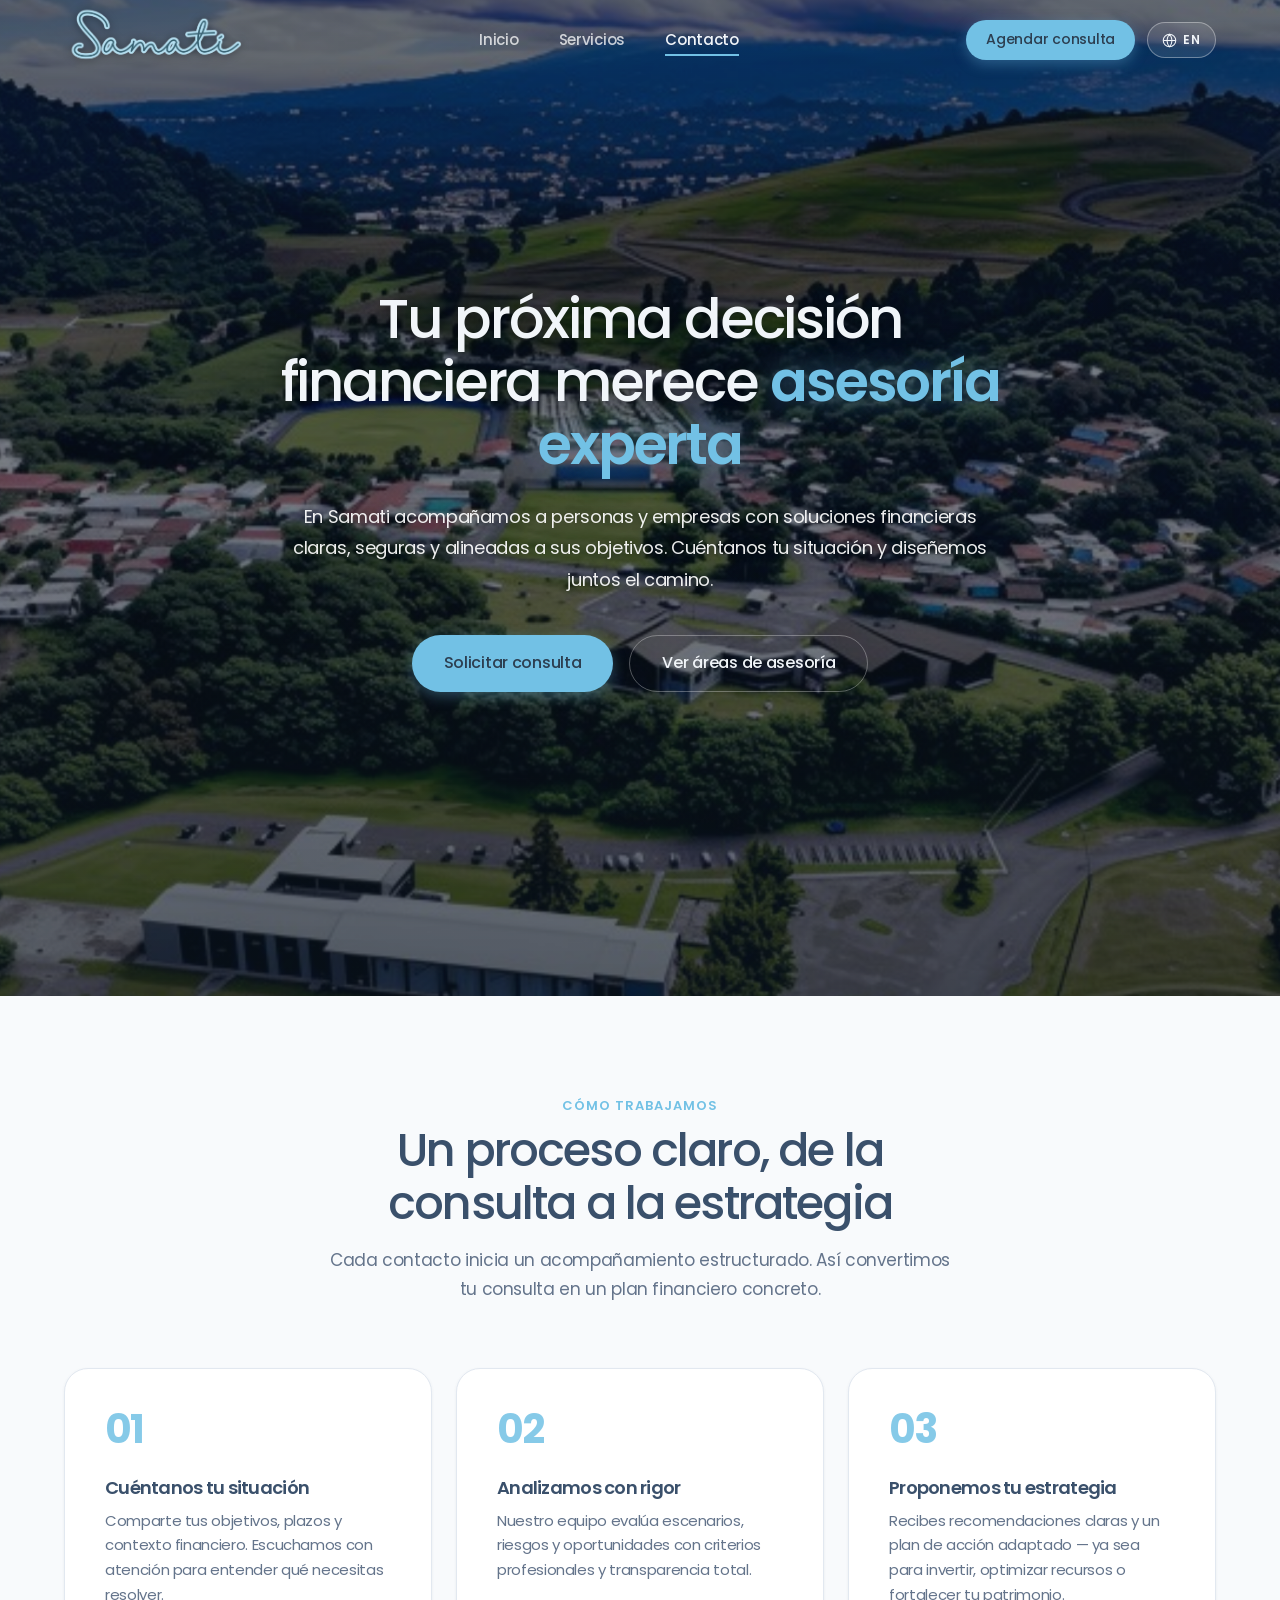
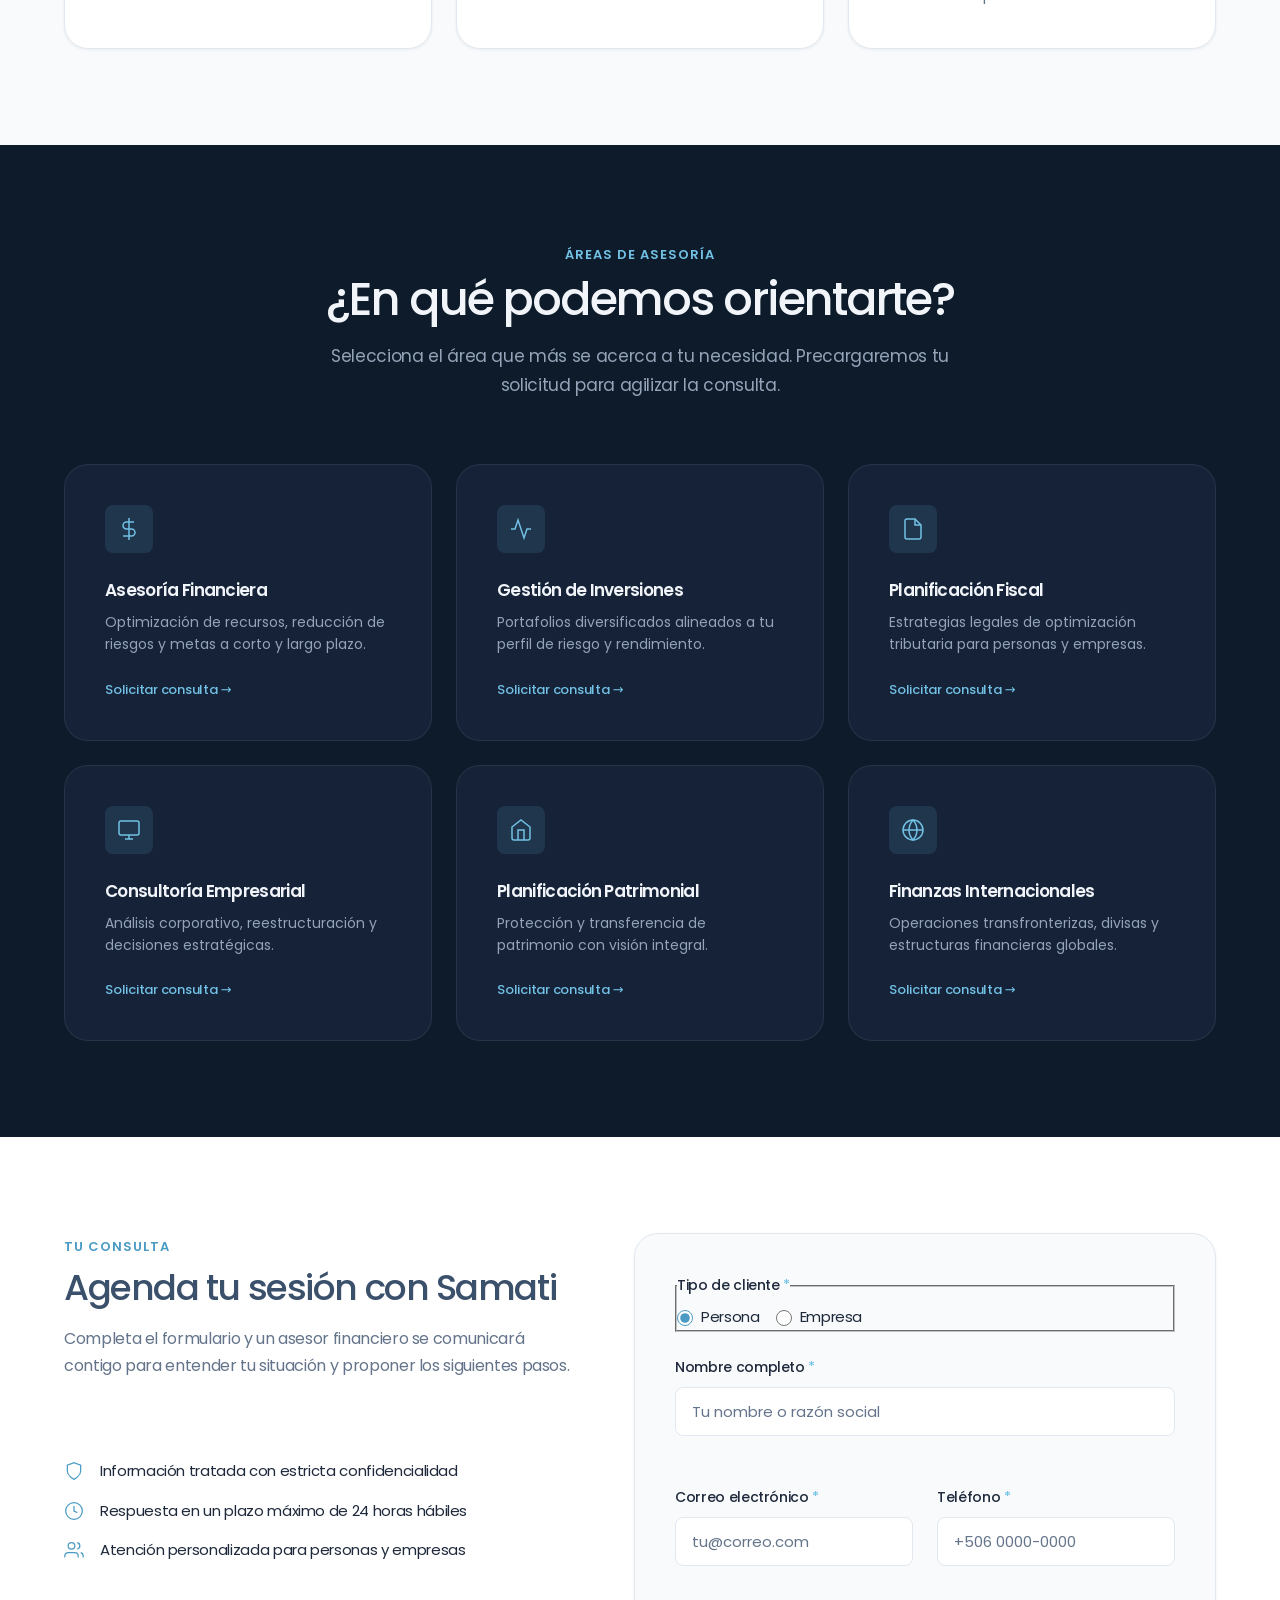
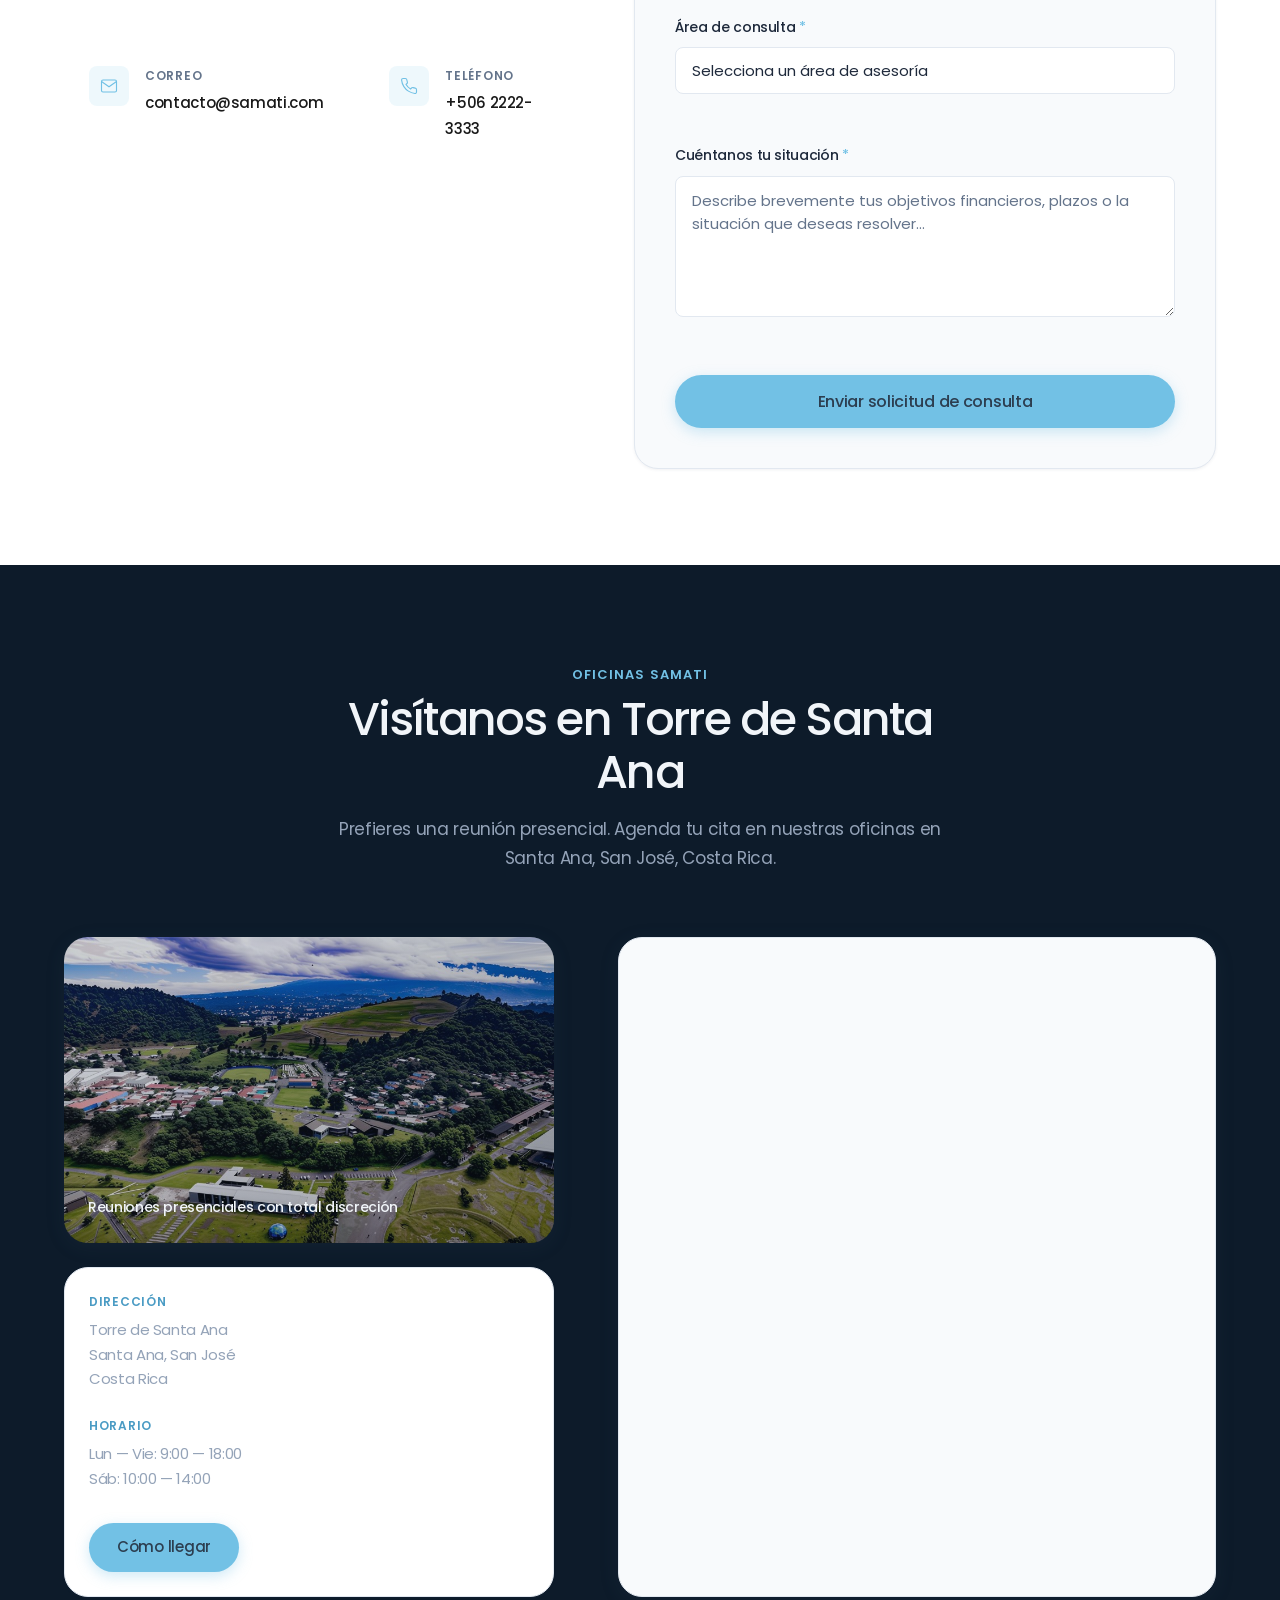
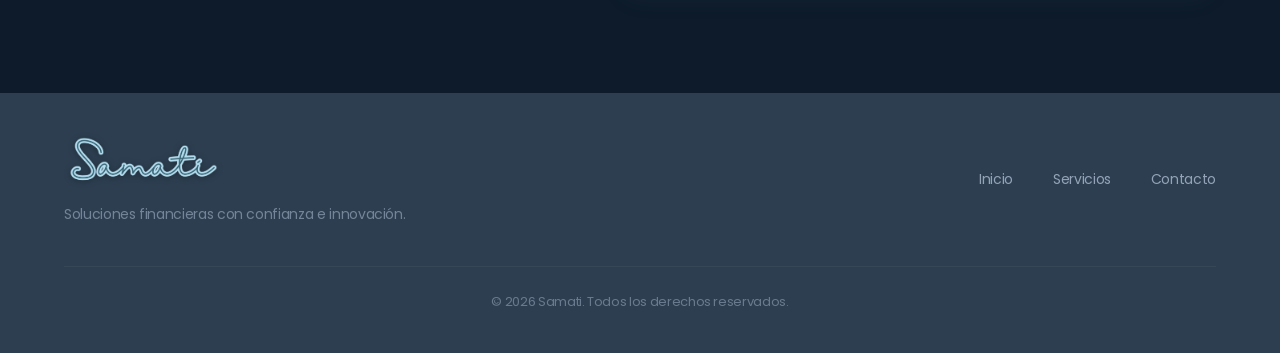
==== commit 91fa4819: "Add files via upload" ====
--- a/contacto.html
+++ b/contacto.html
@@ -9,27 +9,45 @@
   <link rel="preconnect" href="https://fonts.gstatic.com" crossorigin>
   <link href="https://fonts.googleapis.com/css2?family=Libre+Baskerville:ital,wght@0,400;0,700;1,400&family=Poppins:ital,wght@0,300;0,400;0,500;0,600&display=swap" rel="stylesheet">
   <link rel="stylesheet" href="css/styles.css">
+  <script>
+    (function () {
+      try {
+        var lang = localStorage.getItem('samati-lang');
+        if (lang === 'en' || lang === 'es') document.documentElement.lang = lang;
+      } catch (e) {}
+    })();
+  </script>
 </head>
 <body class="page-contact">
 
   <!-- ========== NAVEGACIÓN ========== -->
   <header class="header" id="header">
     <div class="container header__inner">
-      <a href="index.html" class="header__logo" aria-label="Samati — Inicio">
-        <img src="images/logo.png" alt="Samati — Soluciones Financieras" class="header__logo-img" width="220" height="72">
+      <a href="index.html" class="header__logo" data-i18n-aria="logo.aria" aria-label="Samati — Inicio">
+        <img src="images/logo.png" alt="Samati — Soluciones Financieras" class="header__logo-img" width="220" height="72" data-i18n-alt="logo.alt">
       </a>
 
-      <nav class="nav" id="nav" aria-label="Navegación principal">
+      <nav class="nav" id="nav" data-i18n-aria="nav.label" aria-label="Navegación principal">
         <ul class="nav__list">
-          <li><a href="index.html#inicio" class="nav__link">Inicio</a></li>
-          <li><a href="index.html#servicios" class="nav__link">Servicios</a></li>
-          <li><a href="contacto.html" class="nav__link active" aria-current="page">Contacto</a></li>
+          <li><a href="index.html#inicio" class="nav__link" data-i18n="nav.home">Inicio</a></li>
+          <li><a href="servicios.html" class="nav__link" data-i18n="nav.services">Servicios</a></li>
+          <li><a href="contacto.html" class="nav__link active" aria-current="page" data-i18n="nav.contact">Contacto</a></li>
         </ul>
       </nav>
 
-      <a href="#contacto-formulario" class="btn btn--primary btn--sm header__cta">Agendar consulta</a>
-
-      <button class="nav-toggle" id="navToggle" aria-label="Abrir menú de navegación" aria-expanded="false" aria-controls="nav">
+      <div class="header__tools">
+        <a href="#contacto-formulario" class="btn btn--primary btn--sm header__cta" data-i18n="nav.cta.contact">Agendar consulta</a>
+        <button type="button" class="lang-switch" id="langSwitch" aria-label="Switch to English" data-lang="es">
+          <svg class="lang-switch__icon" viewBox="0 0 24 24" fill="none" stroke="currentColor" stroke-width="1.7" aria-hidden="true">
+            <circle cx="12" cy="12" r="10"/>
+            <path d="M2 12h20"/>
+            <path d="M12 2a15.3 15.3 0 0 1 4 10 15.3 15.3 0 0 1-4 10 15.3 15.3 0 0 1-4-10 15.3 15.3 0 0 1 4-10z"/>
+          </svg>
+          <span class="lang-switch__label">EN</span>
+        </button>
+      </div>
+
+      <button class="nav-toggle" id="navToggle" data-i18n-aria="nav.toggle.open" aria-label="Abrir menú de navegación" aria-expanded="false" aria-controls="nav">
         <span class="nav-toggle__bar"></span>
         <span class="nav-toggle__bar"></span>
         <span class="nav-toggle__bar"></span>
@@ -48,16 +66,16 @@
 
       <div class="container contact-hero__inner">
         <div class="contact-hero__content">
-          <h1 class="contact-hero__title section-reveal section-reveal--up" id="contact-title" data-reveal-delay="1">
+          <h1 class="contact-hero__title section-reveal section-reveal--up" id="contact-title" data-reveal-delay="1" data-i18n-html="contact.hero.title">
             Tu próxima decisión financiera merece <span class="contact-hero__title-highlight">asesoría experta</span>
           </h1>
-          <p class="contact-hero__subtitle section-reveal section-reveal--up" data-reveal-delay="2">
+          <p class="contact-hero__subtitle section-reveal section-reveal--up" data-reveal-delay="2" data-i18n="contact.hero.subtitle">
             En Samati acompañamos a personas y empresas con soluciones financieras claras, seguras y alineadas a sus objetivos. Cuéntanos tu situación y diseñemos juntos el camino.
           </p>
 
           <div class="contact-hero__actions section-reveal section-reveal--up" data-reveal-delay="3">
-            <a href="#contacto-formulario" class="btn btn--primary btn--lg">Solicitar consulta</a>
-            <a href="#contacto-areas" class="btn btn--outline btn--lg">Ver áreas de asesoría</a>
+            <a href="#contacto-formulario" class="btn btn--primary btn--lg" data-i18n="contact.hero.cta">Solicitar consulta</a>
+            <a href="#contacto-areas" class="btn btn--outline btn--lg" data-i18n="contact.hero.areas">Ver áreas de asesoría</a>
           </div>
         </div>
       </div>
@@ -67,11 +85,11 @@
     <section class="contact-process section" id="contacto-proceso" aria-labelledby="contact-process-title">
       <div class="container">
         <header class="section__header section__header--center">
-          <span class="section__eyebrow section-reveal section-reveal--up">Cómo trabajamos</span>
-          <h2 class="section__title section-reveal section-reveal--up" id="contact-process-title" data-reveal-delay="1">
+          <span class="section__eyebrow section-reveal section-reveal--up" data-i18n="process.eyebrow">Cómo trabajamos</span>
+          <h2 class="section__title section-reveal section-reveal--up" id="contact-process-title" data-reveal-delay="1" data-i18n="process.title">
             Un proceso claro, de la consulta a la estrategia
           </h2>
-          <p class="section__desc section-reveal section-reveal--up" data-reveal-delay="2">
+          <p class="section__desc section-reveal section-reveal--up" data-reveal-delay="2" data-i18n="process.desc">
             Cada contacto inicia un acompañamiento estructurado. Así convertimos tu consulta en un plan financiero concreto.
           </p>
         </header>
@@ -80,22 +98,22 @@
           <li class="contact-process__step section-reveal section-reveal--up" data-reveal-delay="1">
             <span class="contact-process__number" aria-hidden="true">01</span>
             <div class="contact-process__content">
-              <h3 class="contact-process__title">Cuéntanos tu situación</h3>
-              <p class="contact-process__text">Comparte tus objetivos, plazos y contexto financiero. Escuchamos con atención para entender qué necesitas resolver.</p>
+              <h3 class="contact-process__title" data-i18n="process.1.title">Cuéntanos tu situación</h3>
+              <p class="contact-process__text" data-i18n="process.1.text">Comparte tus objetivos, plazos y contexto financiero. Escuchamos con atención para entender qué necesitas resolver.</p>
             </div>
           </li>
           <li class="contact-process__step section-reveal section-reveal--up" data-reveal-delay="2">
             <span class="contact-process__number" aria-hidden="true">02</span>
             <div class="contact-process__content">
-              <h3 class="contact-process__title">Analizamos con rigor</h3>
-              <p class="contact-process__text">Nuestro equipo evalúa escenarios, riesgos y oportunidades con criterios profesionales y transparencia total.</p>
+              <h3 class="contact-process__title" data-i18n="process.2.title">Analizamos con rigor</h3>
+              <p class="contact-process__text" data-i18n="process.2.text">Nuestro equipo evalúa escenarios, riesgos y oportunidades con criterios profesionales y transparencia total.</p>
             </div>
           </li>
           <li class="contact-process__step section-reveal section-reveal--up" data-reveal-delay="3">
             <span class="contact-process__number" aria-hidden="true">03</span>
             <div class="contact-process__content">
-              <h3 class="contact-process__title">Proponemos tu estrategia</h3>
-              <p class="contact-process__text">Recibes recomendaciones claras y un plan de acción adaptado — ya sea para invertir, optimizar recursos o fortalecer tu patrimonio.</p>
+              <h3 class="contact-process__title" data-i18n="process.3.title">Proponemos tu estrategia</h3>
+              <p class="contact-process__text" data-i18n="process.3.text">Recibes recomendaciones claras y un plan de acción adaptado — ya sea para invertir, optimizar recursos o fortalecer tu patrimonio.</p>
             </div>
           </li>
         </ol>
@@ -106,11 +124,11 @@
     <section class="contact-consult section section--dark" id="contacto-areas" aria-labelledby="contact-areas-title">
       <div class="container">
         <header class="section__header section__header--center">
-          <span class="section__eyebrow section-reveal section-reveal--up">Áreas de asesoría</span>
-          <h2 class="section__title section-reveal section-reveal--up" id="contact-areas-title" data-reveal-delay="1">
+          <span class="section__eyebrow section-reveal section-reveal--up" data-i18n="areas.eyebrow">Áreas de asesoría</span>
+          <h2 class="section__title section-reveal section-reveal--up" id="contact-areas-title" data-reveal-delay="1" data-i18n="areas.title">
             ¿En qué podemos orientarte?
           </h2>
-          <p class="section__desc section-reveal section-reveal--up" data-reveal-delay="2">
+          <p class="section__desc section-reveal section-reveal--up" data-reveal-delay="2" data-i18n="areas.desc">
             Selecciona el área que más se acerca a tu necesidad. Precargaremos tu solicitud para agilizar la consulta.
           </p>
         </header>
@@ -120,54 +138,54 @@
             <div class="contact-consult__icon" aria-hidden="true">
               <svg viewBox="0 0 24 24" fill="none" stroke="currentColor" stroke-width="1.5"><line x1="12" y1="1" x2="12" y2="23"/><path d="M17 5H9.5a3.5 3.5 0 0 0 0 7h5a3.5 3.5 0 0 1 0 7H6"/></svg>
             </div>
-            <h3 class="contact-consult__title">Asesoría Financiera</h3>
-            <p class="contact-consult__text">Optimización de recursos, reducción de riesgos y metas a corto y largo plazo.</p>
-            <span class="contact-consult__cta">Solicitar consulta <span aria-hidden="true">→</span></span>
+            <h3 class="contact-consult__title" data-i18n="service.advisory.title">Asesoría Financiera</h3>
+            <p class="contact-consult__text" data-i18n="consult.advisory.text">Optimización de recursos, reducción de riesgos y metas a corto y largo plazo.</p>
+            <span class="contact-consult__cta"><span data-i18n="consult.cta">Solicitar consulta</span> <span aria-hidden="true">→</span></span>
           </button>
 
           <button type="button" class="contact-consult__card section-reveal section-reveal--up" data-reveal-delay="2" data-servicio="Gestión de Inversiones">
             <div class="contact-consult__icon" aria-hidden="true">
               <svg viewBox="0 0 24 24" fill="none" stroke="currentColor" stroke-width="1.5"><polyline points="22 12 18 12 15 21 9 3 6 12 2 12"/></svg>
             </div>
-            <h3 class="contact-consult__title">Gestión de Inversiones</h3>
-            <p class="contact-consult__text">Portafolios diversificados alineados a tu perfil de riesgo y rendimiento.</p>
-            <span class="contact-consult__cta">Solicitar consulta <span aria-hidden="true">→</span></span>
+            <h3 class="contact-consult__title" data-i18n="service.invest.title">Gestión de Inversiones</h3>
+            <p class="contact-consult__text" data-i18n="consult.invest.text">Portafolios diversificados alineados a tu perfil de riesgo y rendimiento.</p>
+            <span class="contact-consult__cta"><span data-i18n="consult.cta">Solicitar consulta</span> <span aria-hidden="true">→</span></span>
           </button>
 
           <button type="button" class="contact-consult__card section-reveal section-reveal--up" data-reveal-delay="3" data-servicio="Planificación Fiscal">
             <div class="contact-consult__icon" aria-hidden="true">
               <svg viewBox="0 0 24 24" fill="none" stroke="currentColor" stroke-width="1.5"><path d="M14 2H6a2 2 0 0 0-2 2v16a2 2 0 0 0 2 2h12a2 2 0 0 0 2-2V8z"/><polyline points="14 2 14 8 20 8"/></svg>
             </div>
-            <h3 class="contact-consult__title">Planificación Fiscal</h3>
-            <p class="contact-consult__text">Estrategias legales de optimización tributaria para personas y empresas.</p>
-            <span class="contact-consult__cta">Solicitar consulta <span aria-hidden="true">→</span></span>
+            <h3 class="contact-consult__title" data-i18n="service.tax.title">Planificación Fiscal</h3>
+            <p class="contact-consult__text" data-i18n="consult.tax.text">Estrategias legales de optimización tributaria para personas y empresas.</p>
+            <span class="contact-consult__cta"><span data-i18n="consult.cta">Solicitar consulta</span> <span aria-hidden="true">→</span></span>
           </button>
 
           <button type="button" class="contact-consult__card section-reveal section-reveal--up" data-reveal-delay="4" data-servicio="Consultoría Empresarial">
             <div class="contact-consult__icon" aria-hidden="true">
               <svg viewBox="0 0 24 24" fill="none" stroke="currentColor" stroke-width="1.5"><rect x="2" y="3" width="20" height="14" rx="2"/><line x1="8" y1="21" x2="16" y2="21"/><line x1="12" y1="17" x2="12" y2="21"/></svg>
             </div>
-            <h3 class="contact-consult__title">Consultoría Empresarial</h3>
-            <p class="contact-consult__text">Análisis corporativo, reestructuración y decisiones estratégicas.</p>
-            <span class="contact-consult__cta">Solicitar consulta <span aria-hidden="true">→</span></span>
+            <h3 class="contact-consult__title" data-i18n="service.consulting.title">Consultoría Empresarial</h3>
+            <p class="contact-consult__text" data-i18n="consult.consulting.text">Análisis corporativo, reestructuración y decisiones estratégicas.</p>
+            <span class="contact-consult__cta"><span data-i18n="consult.cta">Solicitar consulta</span> <span aria-hidden="true">→</span></span>
           </button>
 
           <button type="button" class="contact-consult__card section-reveal section-reveal--up" data-reveal-delay="5" data-servicio="Planificación Patrimonial">
             <div class="contact-consult__icon" aria-hidden="true">
               <svg viewBox="0 0 24 24" fill="none" stroke="currentColor" stroke-width="1.5"><path d="M3 9l9-7 9 7v11a2 2 0 0 1-2 2H5a2 2 0 0 1-2-2z"/><polyline points="9 22 9 12 15 12 15 22"/></svg>
             </div>
-            <h3 class="contact-consult__title">Planificación Patrimonial</h3>
-            <p class="contact-consult__text">Protección y transferencia de patrimonio con visión integral.</p>
-            <span class="contact-consult__cta">Solicitar consulta <span aria-hidden="true">→</span></span>
+            <h3 class="contact-consult__title" data-i18n="service.wealth.title">Planificación Patrimonial</h3>
+            <p class="contact-consult__text" data-i18n="consult.wealth.text">Protección y transferencia de patrimonio con visión integral.</p>
+            <span class="contact-consult__cta"><span data-i18n="consult.cta">Solicitar consulta</span> <span aria-hidden="true">→</span></span>
           </button>
 
           <button type="button" class="contact-consult__card section-reveal section-reveal--up" data-reveal-delay="6" data-servicio="Finanzas Internacionales">
             <div class="contact-consult__icon" aria-hidden="true">
               <svg viewBox="0 0 24 24" fill="none" stroke="currentColor" stroke-width="1.5"><circle cx="12" cy="12" r="10"/><line x1="2" y1="12" x2="22" y2="12"/><path d="M12 2a15.3 15.3 0 0 1 4 10 15.3 15.3 0 0 1-4 10 15.3 15.3 0 0 1-4-10 15.3 15.3 0 0 1 4-10z"/></svg>
             </div>
-            <h3 class="contact-consult__title">Finanzas Internacionales</h3>
-            <p class="contact-consult__text">Operaciones transfronterizas, divisas y estructuras financieras globales.</p>
-            <span class="contact-consult__cta">Solicitar consulta <span aria-hidden="true">→</span></span>
+            <h3 class="contact-consult__title" data-i18n="service.intl.title">Finanzas Internacionales</h3>
+            <p class="contact-consult__text" data-i18n="consult.intl.text">Operaciones transfronterizas, divisas y estructuras financieras globales.</p>
+            <span class="contact-consult__cta"><span data-i18n="consult.cta">Solicitar consulta</span> <span aria-hidden="true">→</span></span>
           </button>
         </div>
       </div>
@@ -179,9 +197,9 @@
         <div class="contact__layout contact__layout--consult">
           <aside class="contact__aside">
             <header class="contact-trust section-reveal section-reveal--left" data-reveal-delay="1">
-              <span class="contact-trust__eyebrow">Tu consulta</span>
-              <h2 class="contact-trust__title" id="contact-form-title">Agenda tu sesión con Samati</h2>
-              <p class="contact-trust__desc">
+              <span class="contact-trust__eyebrow" data-i18n="form.eyebrow">Tu consulta</span>
+              <h2 class="contact-trust__title" id="contact-form-title" data-i18n="form.title">Agenda tu sesión con Samati</h2>
+              <p class="contact-trust__desc" data-i18n="form.desc">
                 Completa el formulario y un asesor financiero se comunicará contigo para entender tu situación y proponer los siguientes pasos.
               </p>
             </header>
@@ -189,15 +207,15 @@
             <ul class="contact-trust__list">
               <li class="contact-trust__item section-reveal section-reveal--up" data-reveal-delay="2">
                 <svg viewBox="0 0 24 24" fill="none" stroke="currentColor" stroke-width="1.5" aria-hidden="true"><path d="M12 22s8-4 8-10V5l-8-3-8 3v7c0 6 8 10 8 10z"/></svg>
-                <span>Información tratada con estricta confidencialidad</span>
+                <span data-i18n="trust.1">Información tratada con estricta confidencialidad</span>
               </li>
               <li class="contact-trust__item section-reveal section-reveal--up" data-reveal-delay="3">
                 <svg viewBox="0 0 24 24" fill="none" stroke="currentColor" stroke-width="1.5" aria-hidden="true"><circle cx="12" cy="12" r="10"/><polyline points="12 6 12 12 16 14"/></svg>
-                <span>Respuesta en un plazo máximo de 24 horas hábiles</span>
+                <span data-i18n="trust.2">Respuesta en un plazo máximo de 24 horas hábiles</span>
               </li>
               <li class="contact-trust__item section-reveal section-reveal--up" data-reveal-delay="4">
                 <svg viewBox="0 0 24 24" fill="none" stroke="currentColor" stroke-width="1.5" aria-hidden="true"><path d="M17 21v-2a4 4 0 0 0-4-4H5a4 4 0 0 0-4 4v2"/><circle cx="9" cy="7" r="4"/><path d="M23 21v-2a4 4 0 0 0-3-3.87"/><path d="M16 3.13a4 4 0 0 1 0 7.75"/></svg>
-                <span>Atención personalizada para personas y empresas</span>
+                <span data-i18n="trust.3">Atención personalizada para personas y empresas</span>
               </li>
             </ul>
 
@@ -207,7 +225,7 @@
                   <svg viewBox="0 0 24 24" fill="none" stroke="currentColor" stroke-width="1.5"><path d="M4 4h16c1.1 0 2 .9 2 2v12c0 1.1-.9 2-2 2H4c-1.1 0-2-.9-2-2V6c0-1.1.9-2 2-2z"/><polyline points="22,6 12,13 2,6"/></svg>
                 </div>
                 <div>
-                  <h3 class="contact-info-card__title">Correo</h3>
+                  <h3 class="contact-info-card__title" data-i18n="info.email">Correo</h3>
                   <a href="mailto:contacto@samati.com" class="contact-info-card__link contact-info-card__link--dark">contacto@samati.com</a>
                 </div>
               </article>
@@ -217,7 +235,7 @@
                   <svg viewBox="0 0 24 24" fill="none" stroke="currentColor" stroke-width="1.5"><path d="M22 16.92v3a2 2 0 0 1-2.18 2 19.79 19.79 0 0 1-8.63-3.07 19.5 19.5 0 0 1-6-6 19.79 19.79 0 0 1-3.07-8.67A2 2 0 0 1 4.11 2h3a2 2 0 0 1 2 1.72c.127.96.361 1.903.7 2.81a2 2 0 0 1-.45 2.11L8.09 9.91a16 16 0 0 0 6 6l1.27-1.27a2 2 0 0 1 2.11-.45c.907.339 1.85.573 2.81.7A2 2 0 0 1 22 16.92z"/></svg>
                 </div>
                 <div>
-                  <h3 class="contact-info-card__title">Teléfono</h3>
+                  <h3 class="contact-info-card__title" data-i18n="info.phone">Teléfono</h3>
                   <a href="tel:+50622223333" class="contact-info-card__link contact-info-card__link--dark">+506 2222-3333</a>
                 </div>
               </article>
@@ -226,63 +244,63 @@
 
           <form class="contact__form contact__form--light section-reveal section-reveal--right" data-reveal-delay="2" id="contactForm" novalidate>
             <fieldset class="form__group form__fieldset">
-              <legend class="form__label">Tipo de cliente <span class="form__required" aria-hidden="true">*</span></legend>
+              <legend class="form__label"><span data-i18n="form.clientType">Tipo de cliente</span> <span class="form__required" aria-hidden="true">*</span></legend>
               <div class="form__radio-group">
                 <label class="form__radio">
                   <input type="radio" name="tipoCliente" value="persona" checked>
-                  <span class="form__radio-label">Persona</span>
+                  <span class="form__radio-label" data-i18n="form.person">Persona</span>
                 </label>
                 <label class="form__radio">
                   <input type="radio" name="tipoCliente" value="empresa">
-                  <span class="form__radio-label">Empresa</span>
+                  <span class="form__radio-label" data-i18n="form.company">Empresa</span>
                 </label>
               </div>
             </fieldset>
 
             <div class="form__group">
-              <label for="nombre" class="form__label">Nombre completo <span class="form__required" aria-hidden="true">*</span></label>
-              <input type="text" id="nombre" name="nombre" class="form__input" placeholder="Tu nombre o razón social" autocomplete="name" required>
+              <label for="nombre" class="form__label"><span data-i18n="form.name">Nombre completo</span> <span class="form__required" aria-hidden="true">*</span></label>
+              <input type="text" id="nombre" name="nombre" class="form__input" placeholder="Tu nombre o razón social" data-i18n-placeholder="form.name.ph" autocomplete="name" required>
               <span class="form__error" id="error-nombre" role="alert"></span>
             </div>
 
             <div class="form__row">
               <div class="form__group">
-                <label for="email" class="form__label">Correo electrónico <span class="form__required" aria-hidden="true">*</span></label>
-                <input type="email" id="email" name="email" class="form__input" placeholder="tu@correo.com" autocomplete="email" required>
+                <label for="email" class="form__label"><span data-i18n="form.email">Correo electrónico</span> <span class="form__required" aria-hidden="true">*</span></label>
+                <input type="email" id="email" name="email" class="form__input" placeholder="tu@correo.com" data-i18n-placeholder="form.email.ph" autocomplete="email" required>
                 <span class="form__error" id="error-email" role="alert"></span>
               </div>
 
               <div class="form__group">
-                <label for="telefono" class="form__label">Teléfono <span class="form__required" aria-hidden="true">*</span></label>
+                <label for="telefono" class="form__label"><span data-i18n="form.phone">Teléfono</span> <span class="form__required" aria-hidden="true">*</span></label>
                 <input type="tel" id="telefono" name="telefono" class="form__input" placeholder="+506 0000-0000" autocomplete="tel" required>
                 <span class="form__error" id="error-telefono" role="alert"></span>
               </div>
             </div>
 
             <div class="form__group">
-              <label for="servicio" class="form__label">Área de consulta <span class="form__required" aria-hidden="true">*</span></label>
+              <label for="servicio" class="form__label"><span data-i18n="form.area">Área de consulta</span> <span class="form__required" aria-hidden="true">*</span></label>
               <select id="servicio" name="servicio" class="form__input form__select" required>
-                <option value="">Selecciona un área de asesoría</option>
-                <option value="Asesoría Financiera">Asesoría Financiera</option>
-                <option value="Gestión de Inversiones">Gestión de Inversiones</option>
-                <option value="Planificación Fiscal">Planificación Fiscal</option>
-                <option value="Consultoría Empresarial">Consultoría Empresarial</option>
-                <option value="Planificación Patrimonial">Planificación Patrimonial</option>
-                <option value="Finanzas Internacionales">Finanzas Internacionales</option>
-                <option value="Otra consulta">Otra consulta</option>
+                <option value="" data-i18n="form.area.placeholder">Selecciona un área de asesoría</option>
+                <option value="Asesoría Financiera" data-i18n="service.advisory.title">Asesoría Financiera</option>
+                <option value="Gestión de Inversiones" data-i18n="service.invest.title">Gestión de Inversiones</option>
+                <option value="Planificación Fiscal" data-i18n="service.tax.title">Planificación Fiscal</option>
+                <option value="Consultoría Empresarial" data-i18n="service.consulting.title">Consultoría Empresarial</option>
+                <option value="Planificación Patrimonial" data-i18n="service.wealth.title">Planificación Patrimonial</option>
+                <option value="Finanzas Internacionales" data-i18n="service.intl.title">Finanzas Internacionales</option>
+                <option value="Otra consulta" data-i18n="form.area.other">Otra consulta</option>
               </select>
               <span class="form__error" id="error-servicio" role="alert"></span>
             </div>
 
             <div class="form__group">
-              <label for="mensaje" class="form__label">Cuéntanos tu situación <span class="form__required" aria-hidden="true">*</span></label>
-              <textarea id="mensaje" name="mensaje" class="form__textarea" rows="5" placeholder="Describe brevemente tus objetivos financieros, plazos o la situación que deseas resolver..." required></textarea>
+              <label for="mensaje" class="form__label"><span data-i18n="form.message">Cuéntanos tu situación</span> <span class="form__required" aria-hidden="true">*</span></label>
+              <textarea id="mensaje" name="mensaje" class="form__textarea" rows="5" placeholder="Describe brevemente tus objetivos financieros, plazos o la situación que deseas resolver..." data-i18n-placeholder="form.message.ph" required></textarea>
               <span class="form__error" id="error-mensaje" role="alert"></span>
             </div>
 
             <div class="form__feedback" id="formFeedback" role="status" aria-live="polite"></div>
 
-            <button type="submit" class="btn btn--primary btn--lg form__submit" id="submitBtn">
+            <button type="submit" class="btn btn--primary btn--lg form__submit" id="submitBtn" data-i18n="form.submit">
               Enviar solicitud de consulta
             </button>
           </form>
@@ -294,11 +312,11 @@
     <section class="contact-location section section--dark" id="contacto-ubicacion" aria-labelledby="contact-location-title">
       <div class="container">
         <header class="section__header section__header--center">
-          <span class="section__eyebrow section-reveal section-reveal--up">Oficinas Samati</span>
-          <h2 class="section__title section-reveal section-reveal--up" id="contact-location-title" data-reveal-delay="1">
+          <span class="section__eyebrow section-reveal section-reveal--up" data-i18n="location.eyebrow">Oficinas Samati</span>
+          <h2 class="section__title section-reveal section-reveal--up" id="contact-location-title" data-reveal-delay="1" data-i18n="location.title">
             Visítanos en Torre de Santa Ana
           </h2>
-          <p class="section__desc section-reveal section-reveal--up" data-reveal-delay="2">
+          <p class="section__desc section-reveal section-reveal--up" data-reveal-delay="2" data-i18n="location.desc">
             Prefieres una reunión presencial. Agenda tu cita en nuestras oficinas en Santa Ana, San José, Costa Rica.
           </p>
         </header>
@@ -306,21 +324,21 @@
         <div class="contact-location__grid">
           <div class="contact-location__panel section-reveal section-reveal--left" data-reveal-delay="1">
             <div class="contact-location__photo">
-              <img src="images/contacto-santa-ana.jpg" alt="Vista aérea de Santa Ana, San José — Costa Rica" class="contact-location__photo-img" loading="lazy">
+              <img src="images/contacto-santa-ana.jpg" alt="Vista aérea de Santa Ana, San José — Costa Rica" class="contact-location__photo-img" loading="lazy" data-i18n-alt="location.photo.alt">
               <div class="contact-location__photo-shade" aria-hidden="true"></div>
-              <p class="contact-location__photo-caption">Reuniones presenciales con total discreción</p>
+              <p class="contact-location__photo-caption" data-i18n="location.caption">Reuniones presenciales con total discreción</p>
             </div>
 
             <div class="contact-location__details contact-location__details--dark">
               <div class="contact-location__detail">
-                <span class="contact-location__detail-label">Dirección</span>
+                <span class="contact-location__detail-label" data-i18n="location.address">Dirección</span>
                 <p class="contact-location__detail-text">Torre de Santa Ana<br>Santa Ana, San José<br>Costa Rica</p>
               </div>
               <div class="contact-location__detail">
-                <span class="contact-location__detail-label">Horario</span>
-                <p class="contact-location__detail-text">Lun — Vie: 9:00 — 18:00<br>Sáb: 10:00 — 14:00</p>
-              </div>
-              <a href="https://www.google.com/maps/search/?api=1&query=Torre+de+Santa+Ana,+Santa+Ana,+San+José,+Costa+Rica" class="btn btn--primary contact-location__cta" target="_blank" rel="noopener noreferrer">
+                <span class="contact-location__detail-label" data-i18n="location.hours">Horario</span>
+                <p class="contact-location__detail-text" data-i18n-html="location.hours.text">Lun — Vie: 9:00 — 18:00<br>Sáb: 10:00 — 14:00</p>
+              </div>
+              <a href="https://www.google.com/maps/search/?api=1&query=Torre+de+Santa+Ana,+Santa+Ana,+San+José,+Costa+Rica" class="btn btn--primary contact-location__cta" target="_blank" rel="noopener noreferrer" data-i18n="location.cta">
                 Cómo llegar
               </a>
             </div>
@@ -331,6 +349,7 @@
               <iframe
                 src="https://maps.google.com/maps?q=Torre+de+Santa+Ana,+Santa+Ana,+San+Jos%C3%A9,+Costa+Rica&hl=es&z=16&output=embed"
                 title="Ubicación de Samati — Torre de Santa Ana, Costa Rica"
+                data-i18n-title="location.map.title"
                 loading="lazy"
                 referrerpolicy="no-referrer-when-downgrade"
                 allowfullscreen
@@ -348,19 +367,20 @@
     <div class="container footer__inner">
       <div class="footer__brand">
         <img src="images/logo.png" alt="Samati" class="footer__logo-img" width="190" height="62">
-        <p class="footer__tagline">Soluciones financieras con confianza e innovación.</p>
-      </div>
-
-      <nav class="footer__nav" aria-label="Enlaces del pie de página">
-        <a href="index.html#inicio">Inicio</a>
-        <a href="index.html#servicios">Servicios</a>
-        <a href="contacto.html">Contacto</a>
+        <p class="footer__tagline" data-i18n="footer.tagline">Soluciones financieras con confianza e innovación.</p>
+      </div>
+
+      <nav class="footer__nav" data-i18n-aria="footer.nav.aria" aria-label="Enlaces del pie de página">
+        <a href="index.html#inicio" data-i18n="nav.home">Inicio</a>
+        <a href="servicios.html" data-i18n="nav.services">Servicios</a>
+        <a href="contacto.html" data-i18n="nav.contact">Contacto</a>
       </nav>
 
-      <p class="footer__copy">&copy; <span id="currentYear"></span> Samati. Todos los derechos reservados.</p>
+      <p class="footer__copy">&copy; <span id="currentYear"></span> <span data-i18n="footer.copy">Samati. Todos los derechos reservados.</span></p>
     </div>
   </footer>
 
+  <script src="js/i18n.js"></script>
   <script src="js/script.js"></script>
 </body>
 </html>
--- a/css/styles.css
+++ b/css/styles.css
@@ -322,6 +322,49 @@
 
 .header__cta {
   flex-shrink: 0;
+}
+
+.header__tools {
+  display: flex;
+  align-items: center;
+  gap: 0.75rem;
+  flex-shrink: 0;
+}
+
+.lang-switch {
+  display: inline-flex;
+  align-items: center;
+  justify-content: center;
+  gap: 0.4rem;
+  flex-shrink: 0;
+  min-width: 3.65rem;
+  height: 2.25rem;
+  padding: 0 0.85rem;
+  border-radius: var(--radius-pill);
+  border: 1.5px solid rgba(255, 255, 255, 0.35);
+  color: var(--color-text-inverse);
+  font-size: 0.75rem;
+  font-weight: 600;
+  letter-spacing: 0.1em;
+  background: rgba(255, 255, 255, 0.1);
+  transition: background var(--transition), border-color var(--transition), color var(--transition), transform var(--transition);
+}
+
+.lang-switch:hover,
+.lang-switch:focus-visible {
+  background: rgba(114, 193, 229, 0.22);
+  border-color: var(--color-accent);
+  color: var(--color-accent);
+  transform: translateY(-1px);
+}
+
+.lang-switch__icon {
+  width: 15px;
+  height: 15px;
+}
+
+.lang-switch__label {
+  line-height: 1;
 }
 
 .nav-toggle {
@@ -946,9 +989,404 @@
 }
 
 /* ============================================================
-   Services
+   Services — Showcase slider (página servicios)
    ============================================================ */
 
+.page-services {
+  background-color: var(--color-bg-dark);
+}
+
+.services-showcase {
+  position: relative;
+  min-height: 100vh;
+  padding-top: var(--header-height);
+  padding-bottom: var(--space-xl);
+  overflow: hidden;
+  background-color: var(--color-bg-dark);
+}
+
+.services-showcase__bg {
+  position: absolute;
+  inset: 0;
+  z-index: 0;
+  overflow: hidden;
+}
+
+.services-showcase__bg-layer {
+  position: absolute;
+  inset: -8%;
+  background-size: cover;
+  background-position: center center;
+  background-repeat: no-repeat;
+  opacity: 0;
+  transform: scale(1.06);
+  transition:
+    opacity 0.85s cubic-bezier(0.4, 0, 0.2, 1),
+    transform 1.2s cubic-bezier(0.4, 0, 0.2, 1);
+  will-change: opacity, transform;
+}
+
+.services-showcase__bg-layer.is-visible {
+  opacity: 1;
+  transform: scale(1);
+}
+
+.services-showcase__overlay {
+  position: absolute;
+  inset: 0;
+  z-index: 1;
+  background:
+    linear-gradient(90deg, rgba(13, 27, 42, 0.88) 0%, rgba(13, 27, 42, 0.55) 42%, rgba(13, 27, 42, 0.72) 100%),
+    linear-gradient(180deg, rgba(13, 27, 42, 0.55) 0%, rgba(13, 27, 42, 0.35) 40%, rgba(13, 27, 42, 0.82) 100%);
+  pointer-events: none;
+}
+
+.services-showcase__glow {
+  position: absolute;
+  bottom: 18%;
+  left: 50%;
+  width: min(680px, 90vw);
+  height: 280px;
+  transform: translateX(-50%);
+  background: radial-gradient(ellipse at center, rgba(114, 193, 229, 0.22) 0%, transparent 70%);
+  pointer-events: none;
+  filter: blur(8px);
+}
+
+.services-showcase__glow--accent {
+  bottom: 22%;
+  width: min(420px, 60vw);
+  height: 180px;
+  background: radial-gradient(ellipse at center, rgba(74, 155, 196, 0.28) 0%, transparent 72%);
+}
+
+.services-slider {
+  position: relative;
+  z-index: 2;
+  max-width: var(--container-max);
+  margin-inline: auto;
+  padding-inline: var(--space-md);
+  min-height: calc(100vh - var(--header-height) - 220px);
+  display: grid;
+  grid-template-columns: auto 1fr auto;
+  align-items: center;
+  gap: var(--space-sm);
+}
+
+.services-slider__viewport {
+  flex: 1;
+  overflow: hidden;
+  min-height: 420px;
+}
+
+.services-slider__track {
+  position: relative;
+  width: 100%;
+  min-height: 420px;
+}
+
+.services-slide {
+  position: absolute;
+  inset: 0;
+  display: grid;
+  grid-template-columns: minmax(0, 1fr) minmax(180px, 280px) minmax(0, 1.15fr);
+  align-items: center;
+  gap: var(--space-lg);
+  opacity: 0;
+  visibility: hidden;
+  transform: translateX(28px);
+  transition:
+    opacity 0.55s cubic-bezier(0.4, 0, 0.2, 1),
+    transform 0.55s cubic-bezier(0.4, 0, 0.2, 1),
+    visibility 0.55s;
+  pointer-events: none;
+}
+
+.services-slide.is-active {
+  opacity: 1;
+  visibility: visible;
+  transform: translateX(0);
+  pointer-events: auto;
+}
+
+.services-slide__left {
+  text-align: left;
+}
+
+.services-slide__label {
+  font-size: clamp(0.875rem, 1.6vw, 1rem);
+  font-weight: 700;
+  letter-spacing: 0.12em;
+  text-transform: uppercase;
+  color: var(--color-text-inverse);
+  margin-bottom: var(--space-sm);
+}
+
+.services-slide__label::after {
+  content: ' ›';
+  color: var(--color-accent);
+}
+
+.services-slide__teaser {
+  font-size: clamp(0.875rem, 1.5vw, 0.9375rem);
+  line-height: 1.65;
+  color: rgba(255, 255, 255, 0.78);
+  margin-bottom: var(--space-md);
+  max-width: 280px;
+}
+
+.services-slide__btn {
+  display: inline-flex;
+  align-items: center;
+  justify-content: center;
+  padding: 0.65rem 1.35rem;
+  font-size: 0.8125rem;
+  font-weight: 700;
+  letter-spacing: 0.08em;
+  text-transform: uppercase;
+  color: var(--color-text-inverse);
+  background: linear-gradient(180deg, var(--color-accent-dark) 0%, #3a8aad 100%);
+  border-radius: var(--radius-sm);
+  box-shadow: 0 4px 16px rgba(114, 193, 229, 0.35), inset 0 1px 0 rgba(255, 255, 255, 0.25);
+  transition: transform var(--transition), box-shadow var(--transition), filter var(--transition);
+}
+
+.services-slide__btn:hover,
+.services-slide__btn:focus-visible {
+  transform: translateY(-2px);
+  filter: brightness(1.08);
+  box-shadow: 0 6px 22px rgba(114, 193, 229, 0.45);
+}
+
+.services-slide__center {
+  display: flex;
+  align-items: center;
+  justify-content: center;
+}
+
+.services-slide__visual {
+  width: clamp(160px, 22vw, 240px);
+  height: clamp(160px, 22vw, 240px);
+  display: flex;
+  align-items: center;
+  justify-content: center;
+  border-radius: 50%;
+  background:
+    radial-gradient(circle at 35% 30%, rgba(255, 255, 255, 0.14) 0%, transparent 45%),
+    linear-gradient(145deg, rgba(58, 80, 107, 0.95) 0%, rgba(13, 27, 42, 0.98) 100%);
+  border: 2px solid rgba(184, 228, 245, 0.35);
+  box-shadow:
+    0 0 60px rgba(114, 193, 229, 0.25),
+    inset 0 0 40px rgba(114, 193, 229, 0.08);
+  color: var(--color-accent);
+}
+
+.services-slide__visual svg,
+.services-slide__visual .service-icon {
+  width: 46%;
+  height: 46%;
+  filter: drop-shadow(0 4px 14px rgba(114, 193, 229, 0.4));
+}
+
+.services-slide__visual .service-icon--flaticon {
+  width: auto;
+  height: auto;
+  font-size: clamp(3.25rem, 8vw, 4.5rem);
+  line-height: 1;
+  display: flex;
+  align-items: center;
+  justify-content: center;
+  color: var(--color-accent);
+}
+
+.services-slide.is-active .services-slide__visual .service-icon {
+  animation: serviceIconReveal 0.65s cubic-bezier(0.4, 0, 0.2, 1);
+}
+
+@keyframes serviceIconReveal {
+  0% {
+    opacity: 0;
+    transform: scale(0.82) translateY(6px);
+  }
+  100% {
+    opacity: 1;
+    transform: scale(1) translateY(0);
+  }
+}
+
+.services-slide__right {
+  text-align: left;
+}
+
+.services-slide__headline {
+  font-family: var(--font-display);
+  font-size: clamp(2rem, 5vw, 3.25rem);
+  font-weight: 700;
+  line-height: 1.05;
+  letter-spacing: var(--tracking-heading);
+  text-transform: uppercase;
+  color: var(--color-text-inverse);
+  margin-bottom: var(--space-md);
+  text-shadow: 0 2px 24px rgba(0, 0, 0, 0.45);
+}
+
+.services-slide__desc {
+  font-size: clamp(0.9375rem, 1.6vw, 1.0625rem);
+  line-height: 1.75;
+  color: rgba(255, 255, 255, 0.82);
+  max-width: 420px;
+}
+
+.services-slider__arrow {
+  position: relative;
+  top: auto;
+  z-index: 3;
+  transform: none;
+  flex-shrink: 0;
+  width: 44px;
+  height: 44px;
+  display: flex;
+  align-items: center;
+  justify-content: center;
+  color: rgba(255, 255, 255, 0.85);
+  background: rgba(255, 255, 255, 0.06);
+  border: 1px solid rgba(255, 255, 255, 0.15);
+  border-radius: 50%;
+  transition: background var(--transition), color var(--transition), transform var(--transition);
+}
+
+.services-slider__arrow svg {
+  width: 22px;
+  height: 22px;
+}
+
+.services-slider__arrow:hover,
+.services-slider__arrow:focus-visible {
+  background: rgba(114, 193, 229, 0.2);
+  color: var(--color-accent);
+  transform: scale(1.06);
+}
+
+.services-slider__arrow--prev,
+.services-slider__arrow--next {
+  left: auto;
+  right: auto;
+}
+
+.services-slider__dots {
+  display: flex;
+  align-items: center;
+  gap: 0.5rem;
+}
+
+.services-slider__dot {
+  width: 10px;
+  height: 10px;
+  padding: 0;
+  border-radius: 50%;
+  border: 1px solid rgba(255, 255, 255, 0.45);
+  background: transparent;
+  cursor: pointer;
+  transition: background var(--transition), transform var(--transition), border-color var(--transition);
+}
+
+.services-slider__dot.is-active {
+  background: var(--color-accent);
+  border-color: var(--color-accent);
+  transform: scale(1.15);
+}
+
+.services-promo-nav {
+  position: relative;
+  z-index: 5;
+  display: flex;
+  justify-content: center;
+  margin-top: var(--space-md);
+  padding-bottom: var(--space-xl);
+}
+
+/* Tarjetas inferiores con arco */
+.services-promo {
+  position: relative;
+  z-index: 4;
+  display: grid;
+  grid-template-columns: repeat(3, 1fr);
+  gap: var(--space-md);
+  margin-top: calc(-1 * var(--space-lg));
+  padding-bottom: 0;
+}
+
+.services-promo-card {
+  position: relative;
+  display: flex;
+  align-items: flex-start;
+  gap: var(--space-sm);
+  min-height: 148px;
+  padding: var(--space-lg) var(--space-md) var(--space-md);
+  border-radius: 80px 80px var(--radius-md) var(--radius-md) / 48px 48px var(--radius-md) var(--radius-md);
+  background:
+    linear-gradient(180deg, rgba(44, 62, 80, 0.98) 0%, rgba(13, 27, 42, 0.99) 100%) padding-box,
+    linear-gradient(135deg, rgba(255, 255, 255, 0.45) 0%, rgba(114, 193, 229, 0.35) 45%, rgba(255, 255, 255, 0.2) 100%) border-box;
+  border: 2px solid transparent;
+  box-shadow:
+    0 12px 32px rgba(0, 0, 0, 0.45),
+    inset 0 1px 0 rgba(255, 255, 255, 0.12);
+  transition: transform var(--transition), box-shadow var(--transition);
+}
+
+.services-promo-card:hover {
+  transform: translateY(-4px);
+  box-shadow:
+    0 16px 40px rgba(0, 0, 0, 0.5),
+    0 0 30px rgba(114, 193, 229, 0.12),
+    inset 0 1px 0 rgba(255, 255, 255, 0.15);
+}
+
+.services-promo-card__icon {
+  flex-shrink: 0;
+  width: 44px;
+  height: 44px;
+  display: flex;
+  align-items: center;
+  justify-content: center;
+  margin-top: 0.25rem;
+  color: var(--color-accent);
+}
+
+.services-promo-card__icon svg {
+  width: 28px;
+  height: 28px;
+}
+
+.services-promo-card__title {
+  font-size: 0.9375rem;
+  font-weight: 700;
+  letter-spacing: 0.04em;
+  text-transform: uppercase;
+  color: var(--color-text-inverse);
+  margin-bottom: 0.35rem;
+}
+
+.services-promo-card__text {
+  font-size: 0.8125rem;
+  line-height: 1.55;
+  color: rgba(255, 255, 255, 0.75);
+  margin-bottom: 0.5rem;
+}
+
+.services-promo-card__link {
+  font-size: 0.8125rem;
+  font-weight: 600;
+  color: var(--color-accent);
+  transition: color var(--transition);
+}
+
+.services-promo-card__link:hover,
+.services-promo-card__link:focus-visible {
+  color: var(--color-accent-light);
+}
+
+/* Grid clásico (si se reutiliza en otras páginas) */
 .services__grid {
   display: grid;
   grid-template-columns: repeat(3, 1fr);
@@ -2007,6 +2445,32 @@
    ============================================================ */
 
 @media (max-width: 1024px) {
+  .services-slide {
+    grid-template-columns: 1fr 1fr;
+    grid-template-rows: auto auto;
+    gap: var(--space-md);
+  }
+
+  .services-slide__center {
+    grid-column: 1 / -1;
+    order: -1;
+  }
+
+  .services-slide__visual {
+    width: 140px;
+    height: 140px;
+  }
+
+  .services-promo {
+    grid-template-columns: 1fr;
+    margin-top: var(--space-md);
+  }
+
+  .services-promo-nav {
+    margin-top: var(--space-sm);
+    padding-bottom: var(--space-lg);
+  }
+
   .services__grid {
     grid-template-columns: repeat(2, 1fr);
   }
@@ -2038,6 +2502,12 @@
 
   .header__cta {
     display: none;
+  }
+
+  .lang-switch {
+    min-width: 3.25rem;
+    height: 2rem;
+    padding: 0 0.7rem;
   }
 
   .nav-toggle {
@@ -2142,6 +2612,42 @@
     display: none;
   }
 
+  .services-slider {
+    min-height: auto;
+    padding-bottom: 0;
+    grid-template-columns: auto 1fr auto;
+    align-items: center;
+    gap: 0.5rem;
+  }
+
+  .services-slider__viewport,
+  .services-slider__track {
+    min-height: 520px;
+  }
+
+  .services-slide {
+    grid-template-columns: 1fr;
+    text-align: center;
+  }
+
+  .services-slide__left,
+  .services-slide__right {
+    text-align: center;
+  }
+
+  .services-slide__teaser,
+  .services-slide__desc {
+    margin-inline: auto;
+  }
+
+  .services-slide__headline {
+    font-size: clamp(1.75rem, 8vw, 2.25rem);
+  }
+
+  .services-slider__arrow {
+    align-self: center;
+  }
+
   .footer__inner {
     flex-direction: column;
     text-align: center;
@@ -2212,6 +2718,10 @@
     transform: none;
   }
 
+  .services-slide.is-active .services-slide__visual .service-icon {
+    animation: none;
+  }
+
   .section-reveal--scale.is-visible,
   .about__reveal--scale.is-visible {
     transform: scaleX(1);
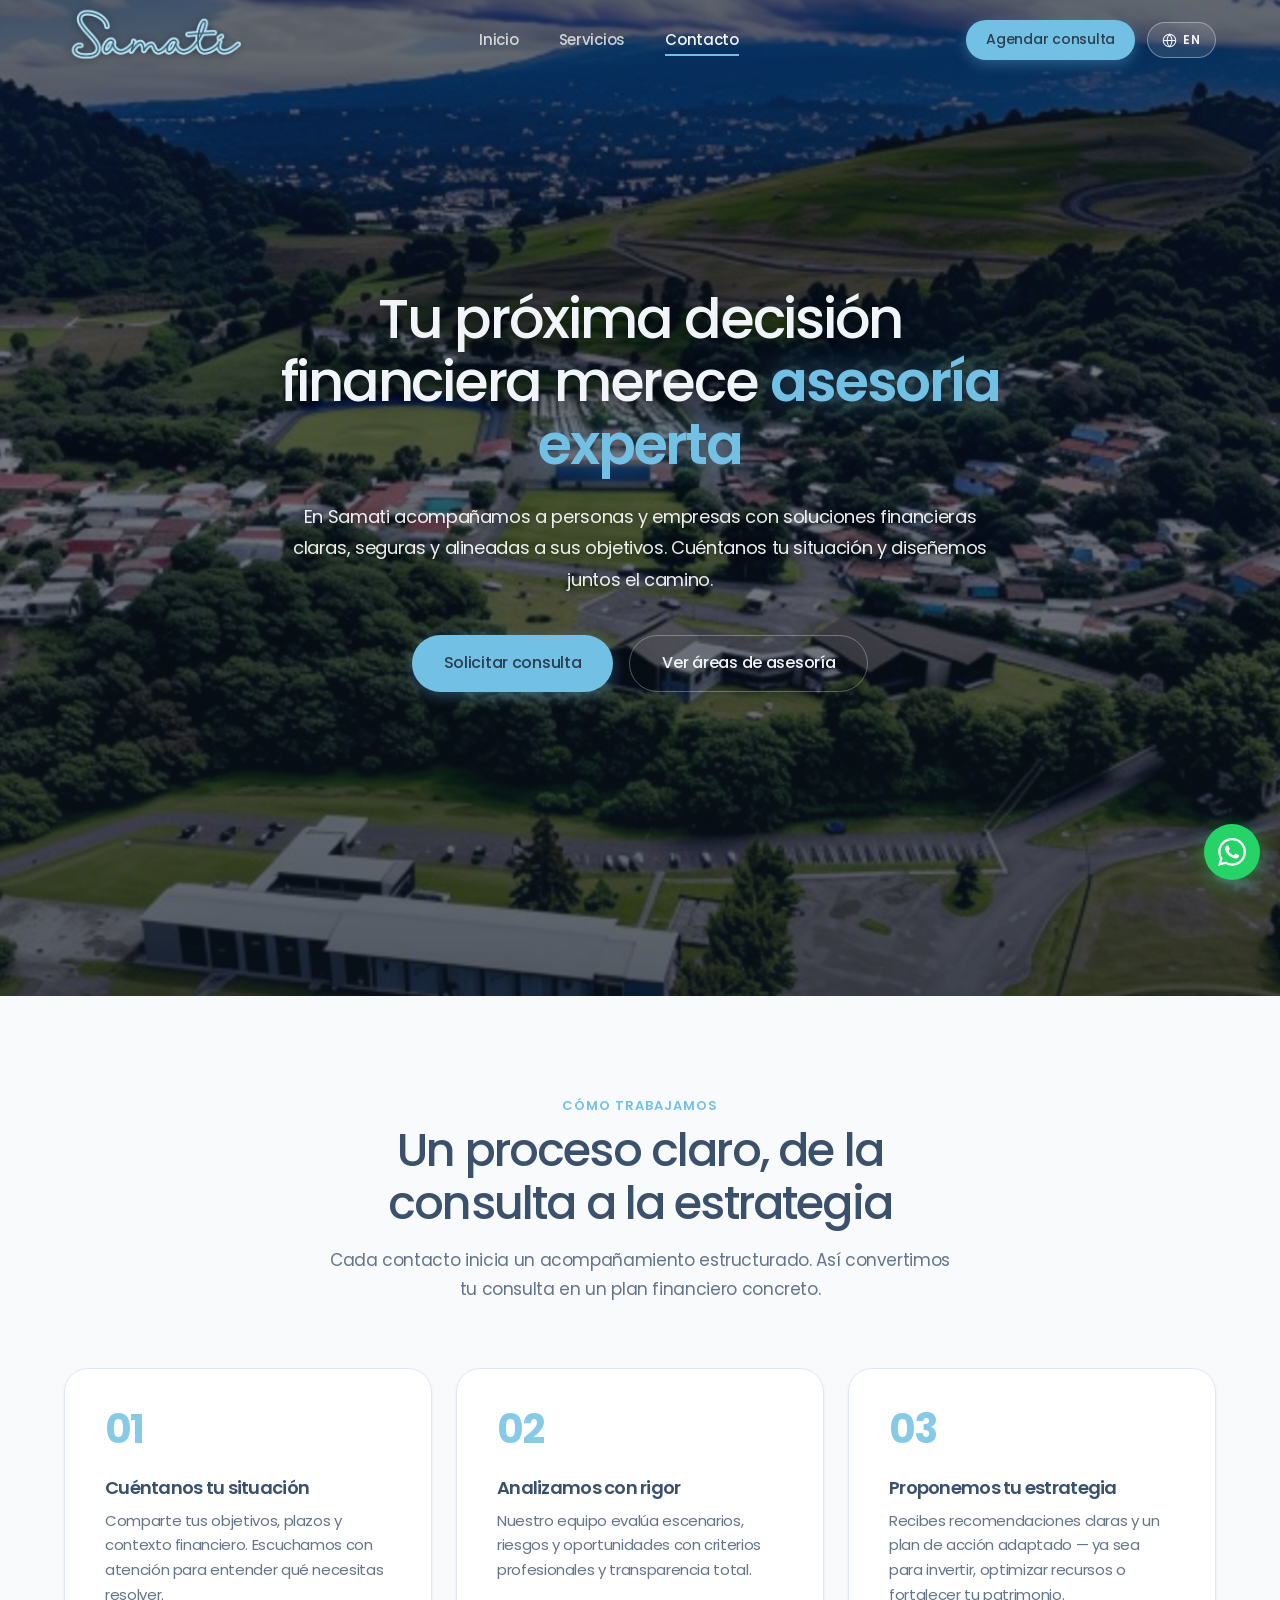
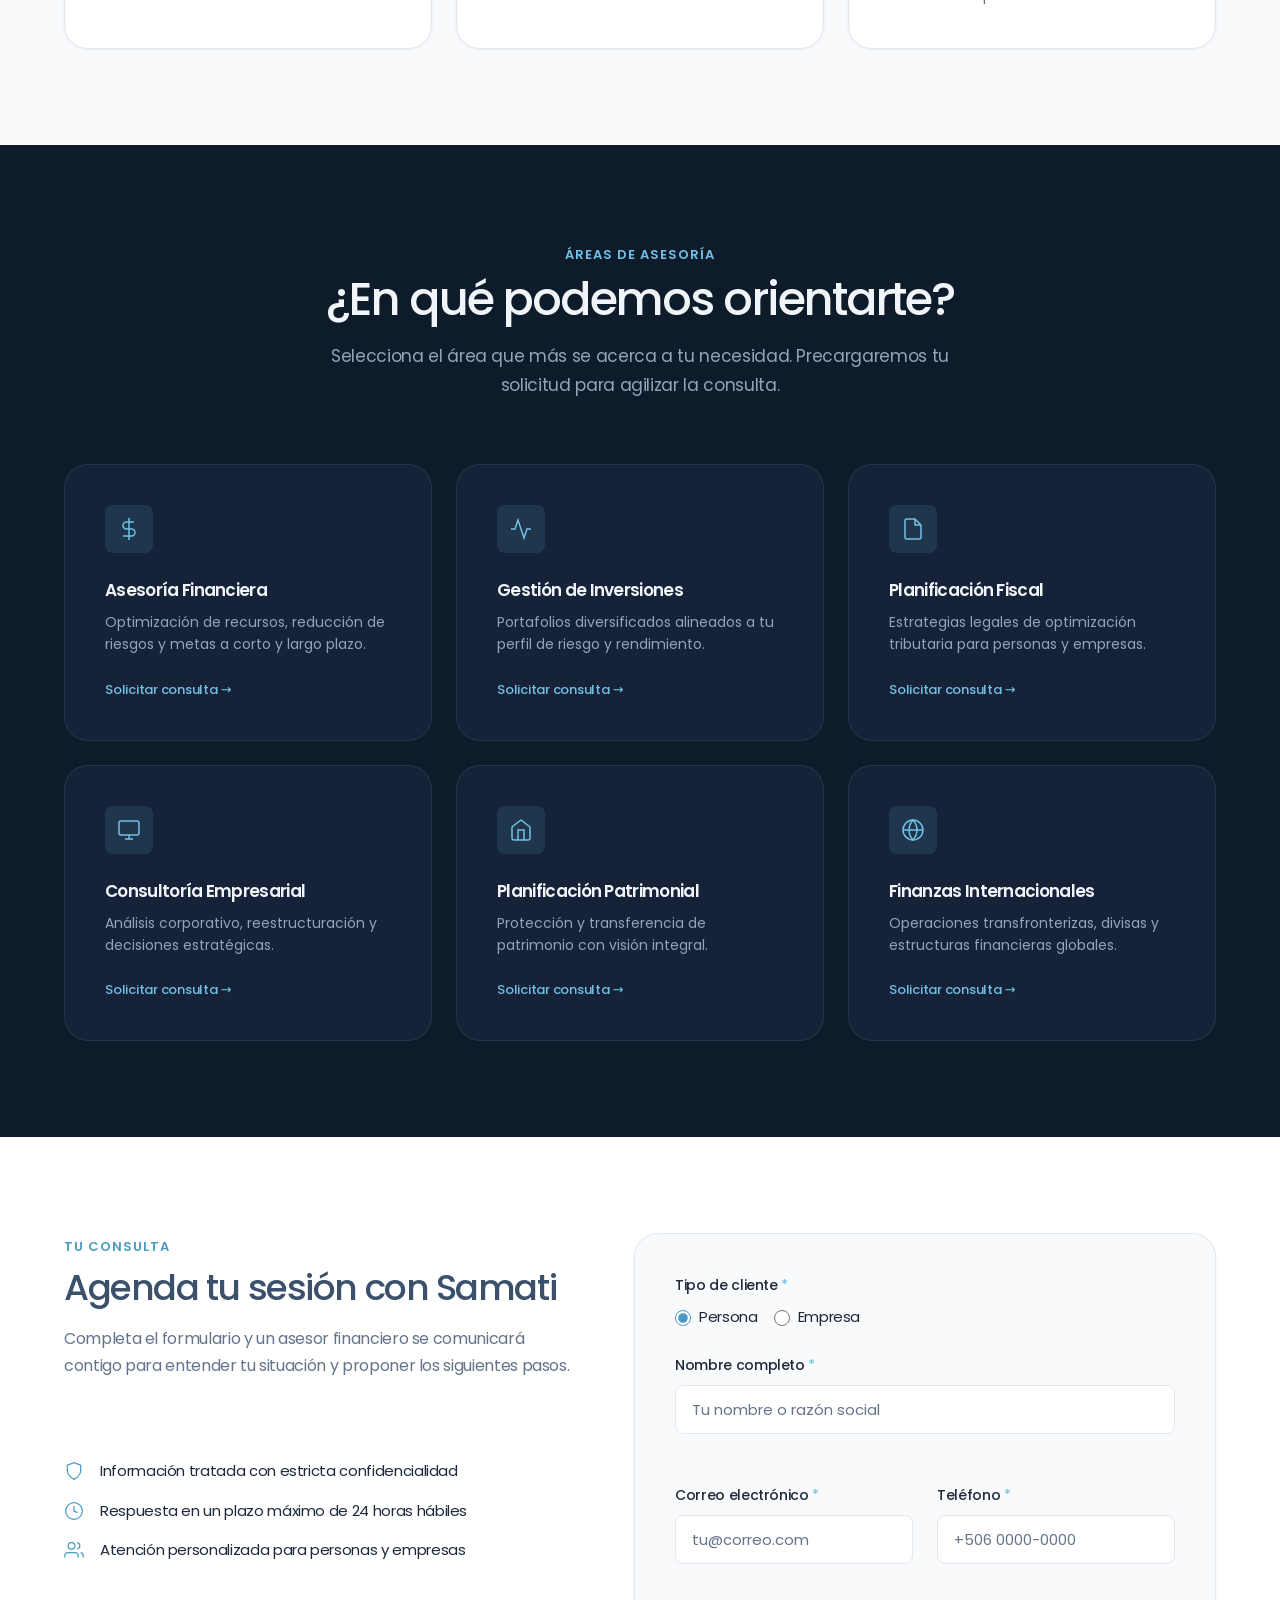
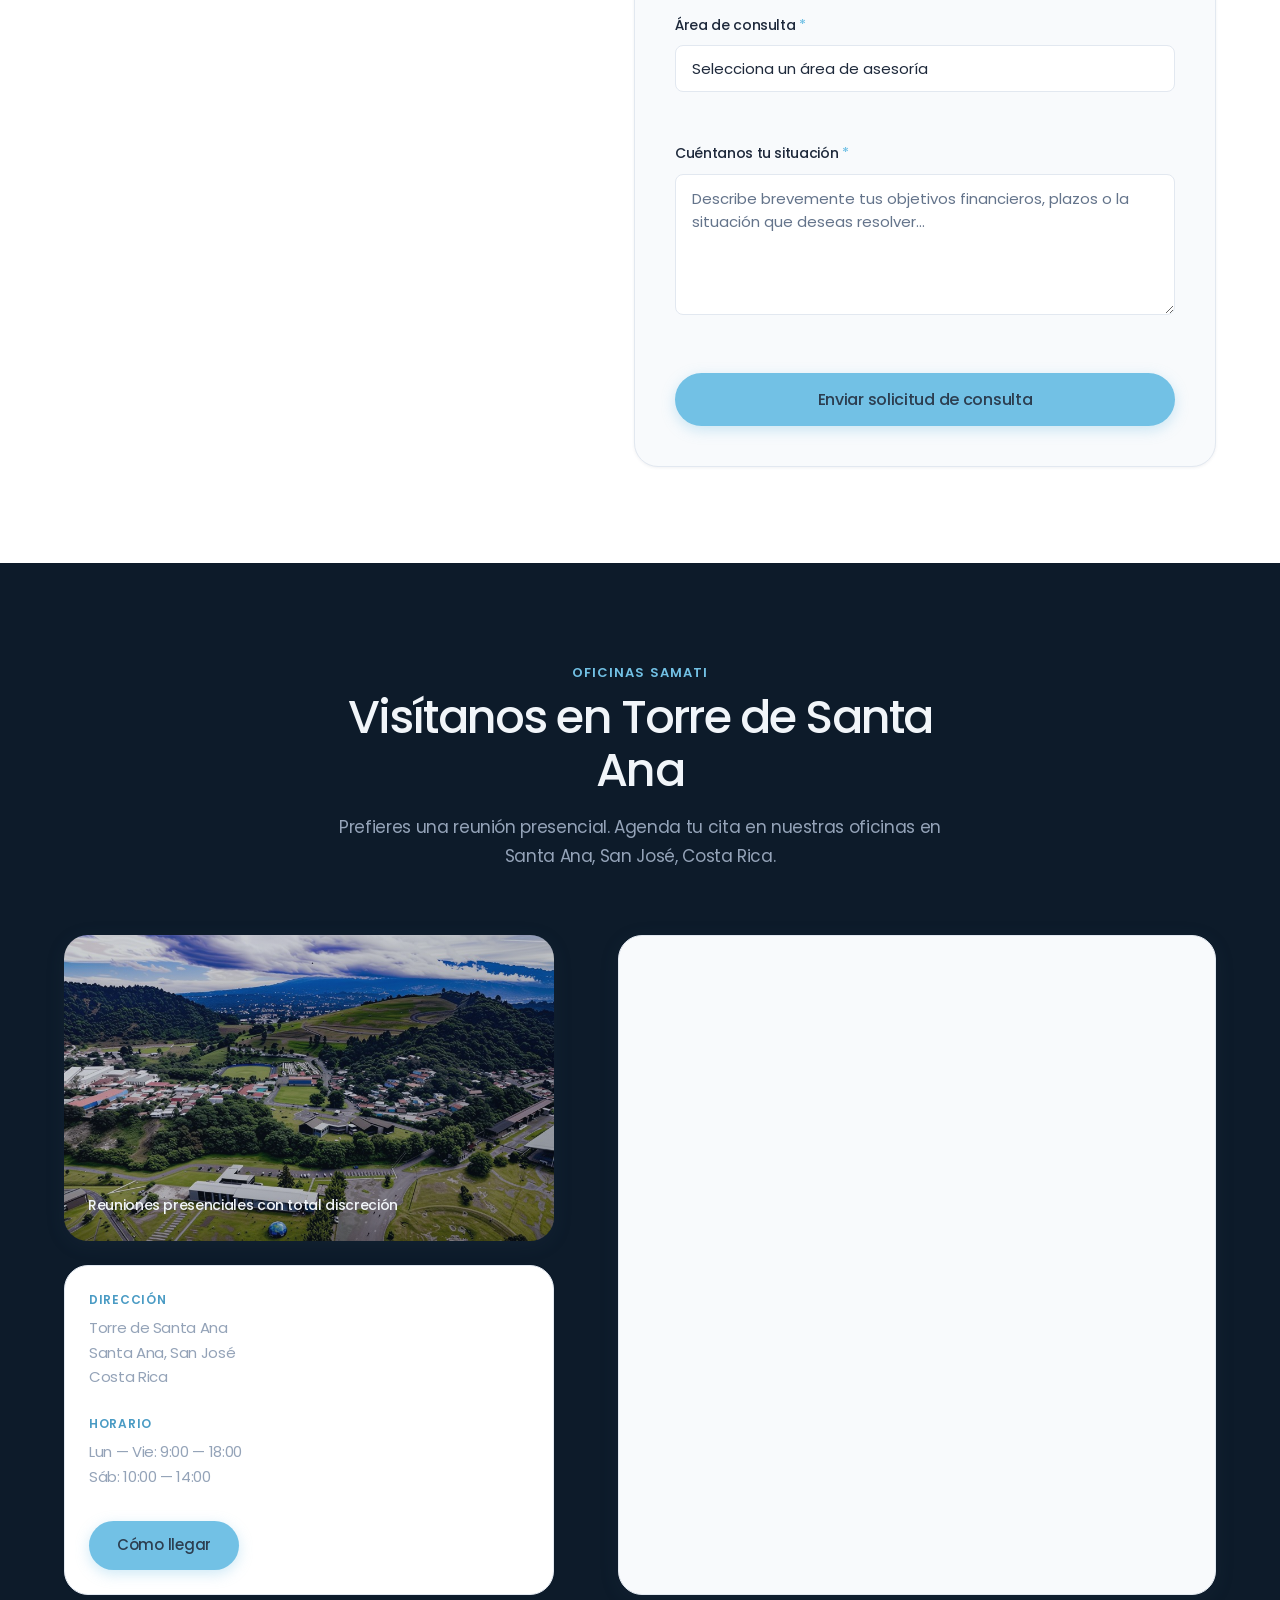
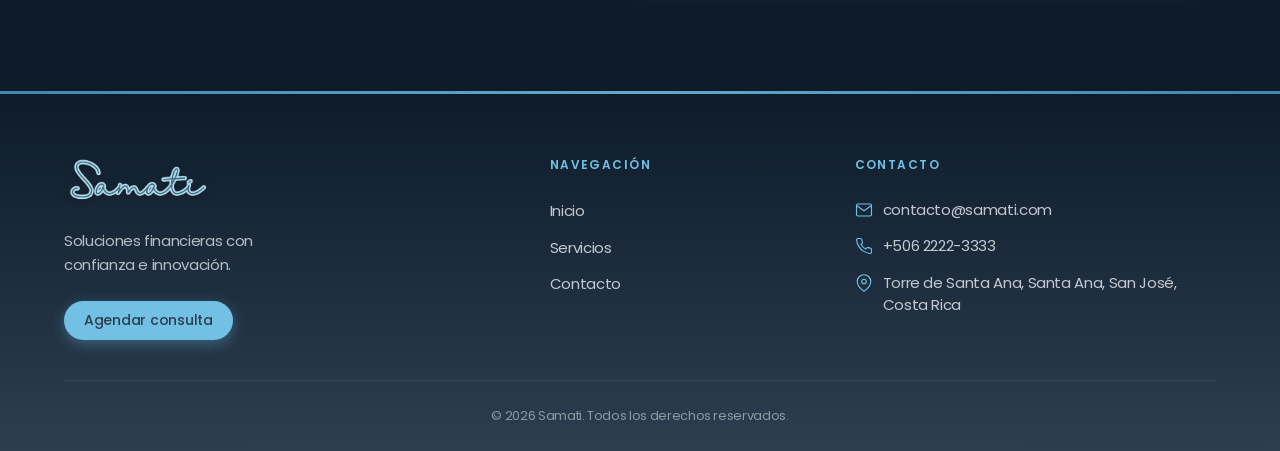
==== commit dd082f0a: "Add files via upload" ====
--- a/contacto.html
+++ b/contacto.html
@@ -243,9 +243,9 @@
           </aside>
 
           <form class="contact__form contact__form--light section-reveal section-reveal--right" data-reveal-delay="2" id="contactForm" novalidate>
-            <fieldset class="form__group form__fieldset">
-              <legend class="form__label"><span data-i18n="form.clientType">Tipo de cliente</span> <span class="form__required" aria-hidden="true">*</span></legend>
-              <div class="form__radio-group">
+            <div class="form__group">
+              <span class="form__label" id="tipoCliente-label"><span data-i18n="form.clientType">Tipo de cliente</span> <span class="form__required" aria-hidden="true">*</span></span>
+              <div class="form__radio-group" role="radiogroup" aria-labelledby="tipoCliente-label">
                 <label class="form__radio">
                   <input type="radio" name="tipoCliente" value="persona" checked>
                   <span class="form__radio-label" data-i18n="form.person">Persona</span>
@@ -255,7 +255,7 @@
                   <span class="form__radio-label" data-i18n="form.company">Empresa</span>
                 </label>
               </div>
-            </fieldset>
+            </div>
 
             <div class="form__group">
               <label for="nombre" class="form__label"><span data-i18n="form.name">Nombre completo</span> <span class="form__required" aria-hidden="true">*</span></label>
@@ -364,21 +364,70 @@
 
   <!-- ========== FOOTER ========== -->
   <footer class="footer">
-    <div class="container footer__inner">
-      <div class="footer__brand">
-        <img src="images/logo.png" alt="Samati" class="footer__logo-img" width="190" height="62">
-        <p class="footer__tagline" data-i18n="footer.tagline">Soluciones financieras con confianza e innovación.</p>
-      </div>
-
-      <nav class="footer__nav" data-i18n-aria="footer.nav.aria" aria-label="Enlaces del pie de página">
-        <a href="index.html#inicio" data-i18n="nav.home">Inicio</a>
-        <a href="servicios.html" data-i18n="nav.services">Servicios</a>
-        <a href="contacto.html" data-i18n="nav.contact">Contacto</a>
-      </nav>
-
-      <p class="footer__copy">&copy; <span id="currentYear"></span> <span data-i18n="footer.copy">Samati. Todos los derechos reservados.</span></p>
+    <div class="footer__accent" aria-hidden="true"></div>
+    <div class="container">
+      <div class="footer__grid">
+        <div class="footer__brand">
+          <a href="index.html#inicio" class="footer__logo-link" data-i18n-aria="logo.aria" aria-label="Samati — Inicio">
+            <img src="images/logo.png" alt="Samati" class="footer__logo-img" width="190" height="62" data-i18n-alt="logo.alt">
+          </a>
+          <p class="footer__tagline" data-i18n="footer.tagline">Soluciones financieras con confianza e innovación.</p>
+          <a href="contacto.html#contacto-formulario" class="btn btn--primary btn--sm footer__cta" data-i18n="footer.cta">Agendar consulta</a>
+        </div>
+
+        <div class="footer__col">
+          <h3 class="footer__heading" data-i18n="footer.nav.title">Navegación</h3>
+          <nav class="footer__nav" data-i18n-aria="footer.nav.aria" aria-label="Enlaces del pie de página">
+            <a href="index.html#inicio" data-i18n="nav.home">Inicio</a>
+            <a href="servicios.html" data-i18n="nav.services">Servicios</a>
+            <a href="contacto.html" data-i18n="nav.contact">Contacto</a>
+          </nav>
+        </div>
+
+        <div class="footer__col">
+          <h3 class="footer__heading" data-i18n="footer.contact.title">Contacto</h3>
+          <ul class="footer__contact">
+            <li>
+              <a href="mailto:contacto@samati.com" class="footer__contact-link">
+                <svg class="footer__contact-icon" viewBox="0 0 24 24" fill="none" stroke="currentColor" stroke-width="1.5" aria-hidden="true"><path d="M4 4h16c1.1 0 2 .9 2 2v12c0 1.1-.9 2-2 2H4c-1.1 0-2-.9-2-2V6c0-1.1.9-2 2-2z"/><polyline points="22,6 12,13 2,6"/></svg>
+                contacto@samati.com
+              </a>
+            </li>
+            <li>
+              <a href="tel:+50622223333" class="footer__contact-link">
+                <svg class="footer__contact-icon" viewBox="0 0 24 24" fill="none" stroke="currentColor" stroke-width="1.5" aria-hidden="true"><path d="M22 16.92v3a2 2 0 0 1-2.18 2 19.79 19.79 0 0 1-8.63-3.07 19.5 19.5 0 0 1-6-6 19.79 19.79 0 0 1-3.07-8.67A2 2 0 0 1 4.11 2h3a2 2 0 0 1 2 1.72c.127.96.361 1.903.7 2.81a2 2 0 0 1-.45 2.11L8.09 9.91a16 16 0 0 0 6 6l1.27-1.27a2 2 0 0 1 2.11-.45c.907.339 1.85.573 2.81.7A2 2 0 0 1 22 16.92z"/></svg>
+                +506 2222-3333
+              </a>
+            </li>
+            <li class="footer__contact-item">
+              <svg class="footer__contact-icon" viewBox="0 0 24 24" fill="none" stroke="currentColor" stroke-width="1.5" aria-hidden="true"><path d="M21 10c0 7-9 13-9 13s-9-6-9-13a9 9 0 0 1 18 0z"/><circle cx="12" cy="10" r="3"/></svg>
+              <span data-i18n="footer.address">Torre de Santa Ana, Santa Ana, San José, Costa Rica</span>
+            </li>
+          </ul>
+        </div>
+      </div>
+
+      <div class="footer__bottom">
+        <p class="footer__copy">&copy; <span id="currentYear"></span> <span data-i18n="footer.copy">Samati. Todos los derechos reservados.</span></p>
+      </div>
     </div>
   </footer>
+
+  <a
+    href="https://wa.me/50622223333?text=Hola%2C%20me%20gustar%C3%ADa%20recibir%20m%C3%A1s%20informaci%C3%B3n%20sobre%20los%20servicios%20de%20Samati."
+    class="whatsapp-float"
+    id="whatsappFloat"
+    target="_blank"
+    rel="noopener noreferrer"
+    data-i18n-aria="whatsapp.aria"
+    data-i18n-title="whatsapp.title"
+    aria-label="Escríbenos por WhatsApp"
+    title="Chatea con Samati en WhatsApp"
+  >
+    <svg class="whatsapp-float__icon" viewBox="0 0 24 24" fill="currentColor" aria-hidden="true">
+      <path d="M17.472 14.382c-.297-.149-1.758-.867-2.03-.967-.273-.099-.471-.148-.67.15-.197.297-.767.966-.94 1.164-.173.199-.347.223-.644.075-.297-.15-1.255-.463-2.39-1.475-.883-.788-1.48-1.761-1.653-2.059-.173-.297-.018-.458.13-.606.134-.133.298-.347.446-.52.149-.174.198-.298.298-.497.099-.198.05-.371-.025-.52-.075-.149-.669-1.612-.916-2.207-.242-.579-.487-.5-.669-.51-.173-.008-.371-.01-.57-.01-.198 0-.52.074-.792.372-.272.297-1.04 1.016-1.04 2.479 0 1.462 1.065 2.875 1.213 3.074.149.198 2.096 3.2 5.077 4.487.709.306 1.262.489 1.694.625.712.227 1.36.195 1.871.118.571-.085 1.758-.719 2.006-1.413.248-.694.248-1.289.173-1.413-.074-.124-.272-.198-.57-.347m-5.421 7.403h-.004a9.87 9.87 0 01-5.031-1.378l-.361-.214-3.741.982.998-3.648-.235-.374a9.86 9.86 0 01-1.51-5.26c.001-5.45 4.436-9.884 9.888-9.884 2.64 0 5.122 1.03 6.988 2.898a9.825 9.825 0 012.893 6.994c-.003 5.45-4.435 9.884-9.885 9.884m8.413-18.297A11.815 11.815 0 0012.05 0C5.495 0 .16 5.335.157 11.892c0 2.096.547 4.142 1.588 5.945L.057 24l6.305-1.654a11.882 11.882 0 005.683 1.448h.005c6.554 0 11.89-5.335 11.893-11.893a11.821 11.821 0 00-3.48-8.413z"/>
+    </svg>
+  </a>
 
   <script src="js/i18n.js"></script>
   <script src="js/script.js"></script>
--- a/css/styles.css
+++ b/css/styles.css
@@ -1885,15 +1885,6 @@
   border-color: rgba(114, 193, 229, 0.35);
 }
 
-  border: none;
-  padding: 0;
-  margin: 0 0 var(--space-md);
-}
-
-.form__fieldset .form__label {
-  margin-bottom: var(--space-sm);
-}
-
 .form__radio-group {
   display: flex;
   flex-wrap: wrap;
@@ -2390,54 +2381,127 @@
    ============================================================ */
 
 .footer {
-  background-color: var(--color-primary-dark);
+  position: relative;
+  background: linear-gradient(180deg, var(--color-bg-dark) 0%, var(--color-primary-dark) 100%);
   color: var(--color-text-light);
-  padding-block: var(--space-lg);
-}
-
-.footer__inner {
-  display: flex;
-  flex-wrap: wrap;
-  align-items: center;
-  justify-content: space-between;
-  gap: var(--space-md);
+  padding-block: var(--space-xl) var(--space-md);
+  margin-top: auto;
+}
+
+.footer__accent {
+  position: absolute;
+  top: 0;
+  left: 0;
+  right: 0;
+  height: 3px;
+  background: linear-gradient(90deg, var(--color-accent-dark), var(--color-accent), var(--color-accent-dark));
+  opacity: 0.85;
+}
+
+.footer__grid {
+  display: grid;
+  grid-template-columns: minmax(0, 1.4fr) minmax(0, 0.8fr) minmax(0, 1.2fr);
+  gap: var(--space-xl);
+  padding-bottom: var(--space-lg);
+}
+
+.footer__brand {
+  display: flex;
+  flex-direction: column;
+  align-items: flex-start;
+  gap: var(--space-sm);
+}
+
+.footer__logo-link {
+  display: inline-flex;
 }
 
 .footer__logo-img {
-  height: 62px;
+  height: 58px;
   width: auto;
-  margin-bottom: var(--space-xs);
   filter: drop-shadow(0 1px 3px rgba(0, 0, 0, 0.25));
 }
 
 .footer__tagline {
-  font-size: 0.875rem;
-  opacity: 0.7;
+  font-size: 0.9375rem;
+  line-height: 1.6;
+  color: rgba(241, 245, 249, 0.72);
+  max-width: 28ch;
+}
+
+.footer__cta {
+  margin-top: var(--space-xs);
+}
+
+.footer__heading {
+  font-size: 0.75rem;
+  font-weight: 600;
+  letter-spacing: 0.12em;
+  text-transform: uppercase;
+  color: var(--color-accent);
+  margin-bottom: var(--space-md);
 }
 
 .footer__nav {
   display: flex;
-  gap: var(--space-lg);
+  flex-direction: column;
+  gap: 0.75rem;
 }
 
 .footer__nav a {
-  font-size: 0.875rem;
-  transition: color var(--transition);
+  font-size: 0.9375rem;
+  color: rgba(241, 245, 249, 0.78);
+  transition: color 0.2s ease;
 }
 
 .footer__nav a:hover,
 .footer__nav a:focus-visible {
+  color: var(--color-accent-light);
+}
+
+.footer__contact {
+  list-style: none;
+  display: flex;
+  flex-direction: column;
+  gap: 0.875rem;
+}
+
+.footer__contact-link,
+.footer__contact-item {
+  display: flex;
+  align-items: flex-start;
+  gap: 0.625rem;
+  font-size: 0.9375rem;
+  line-height: 1.5;
+  color: rgba(241, 245, 249, 0.78);
+}
+
+.footer__contact-link {
+  transition: color 0.2s ease;
+}
+
+.footer__contact-link:hover,
+.footer__contact-link:focus-visible {
+  color: var(--color-accent-light);
+}
+
+.footer__contact-icon {
+  flex-shrink: 0;
+  width: 1.125rem;
+  height: 1.125rem;
+  margin-top: 0.125rem;
   color: var(--color-accent);
+}
+
+.footer__bottom {
+  padding-top: var(--space-md);
+  border-top: 1px solid rgba(255, 255, 255, 0.08);
 }
 
 .footer__copy {
   font-size: 0.8125rem;
-  opacity: 0.6;
-  width: 100%;
+  color: rgba(241, 245, 249, 0.5);
   text-align: center;
-  margin-top: var(--space-sm);
-  padding-top: var(--space-md);
-  border-top: 1px solid rgba(255, 255, 255, 0.08);
 }
 
 /* ============================================================
@@ -2487,6 +2551,23 @@
   .contact__layout--consult,
   .contact-location__grid {
     grid-template-columns: 1fr;
+  }
+}
+
+@media (max-width: 960px) {
+  .footer__grid {
+    grid-template-columns: 1fr 1fr;
+    gap: var(--space-lg);
+  }
+
+  .footer__brand {
+    grid-column: 1 / -1;
+    align-items: center;
+    text-align: center;
+  }
+
+  .footer__tagline {
+    max-width: 36ch;
   }
 }
 
@@ -2648,13 +2729,28 @@
     align-self: center;
   }
 
-  .footer__inner {
-    flex-direction: column;
+  .footer__grid {
+    grid-template-columns: 1fr;
+    gap: var(--space-lg);
     text-align: center;
   }
 
+  .footer__brand {
+    align-items: center;
+  }
+
+  .footer__tagline {
+    max-width: none;
+  }
+
   .footer__nav {
+    align-items: center;
+  }
+
+  .footer__contact-link,
+  .footer__contact-item {
     justify-content: center;
+    text-align: left;
   }
 }
 
@@ -2679,6 +2775,53 @@
 
   .contact-hero__bg-media {
     inset: -6%;
+  }
+}
+
+/* ============================================================
+   Botón flotante de WhatsApp
+   ============================================================ */
+
+.whatsapp-float {
+  position: fixed;
+  right: 1.25rem;
+  bottom: 1.25rem;
+  z-index: 1100;
+  display: flex;
+  align-items: center;
+  justify-content: center;
+  width: 3.5rem;
+  height: 3.5rem;
+  border-radius: var(--radius-pill);
+  background-color: #25D366;
+  color: #fff;
+  box-shadow: 0 4px 20px rgba(37, 211, 102, 0.4);
+  transition: transform var(--transition), box-shadow var(--transition), background-color var(--transition);
+}
+
+.whatsapp-float:hover,
+.whatsapp-float:focus-visible {
+  transform: translateY(-2px) scale(1.05);
+  background-color: #20bd5a;
+  box-shadow: 0 8px 28px rgba(37, 211, 102, 0.5);
+}
+
+.whatsapp-float__icon {
+  width: 1.75rem;
+  height: 1.75rem;
+}
+
+@media (max-width: 480px) {
+  .whatsapp-float {
+    right: 1rem;
+    bottom: 1rem;
+    width: 3.25rem;
+    height: 3.25rem;
+  }
+
+  .whatsapp-float__icon {
+    width: 1.625rem;
+    height: 1.625rem;
   }
 }
 
